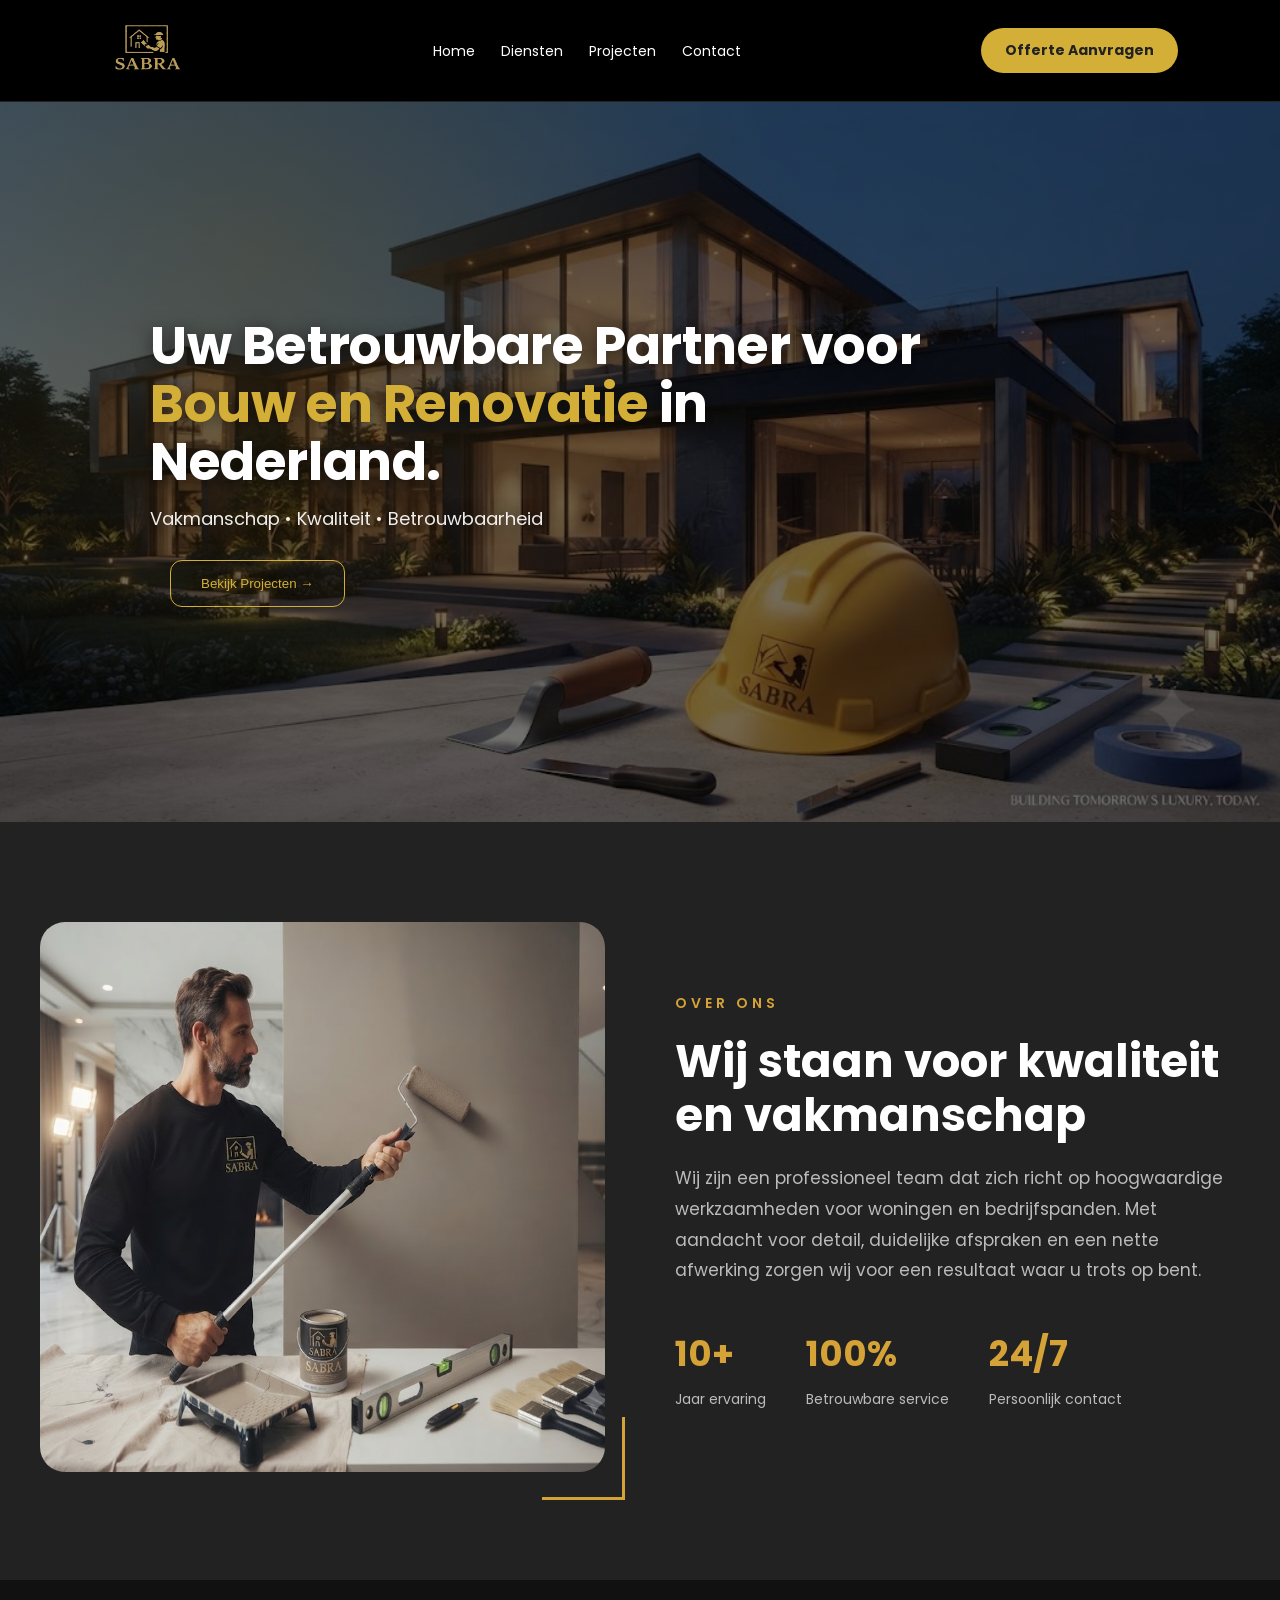
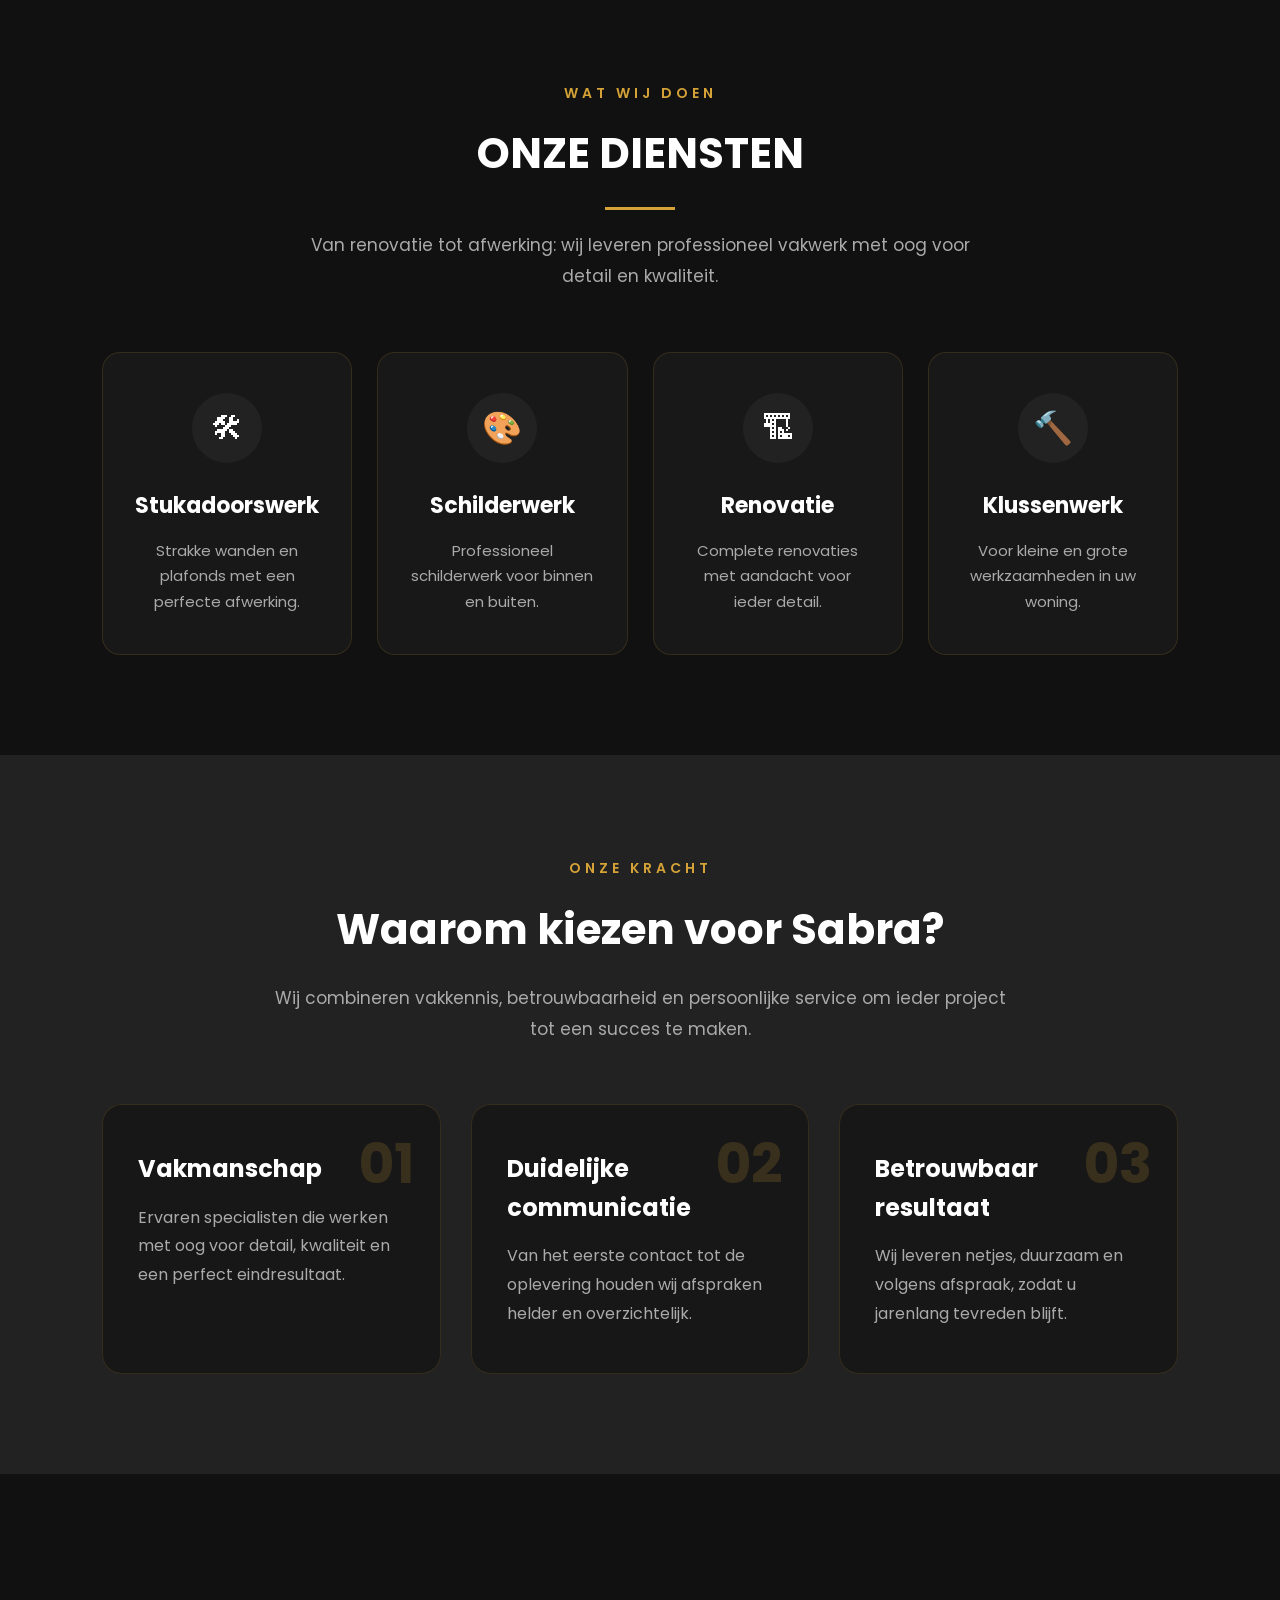
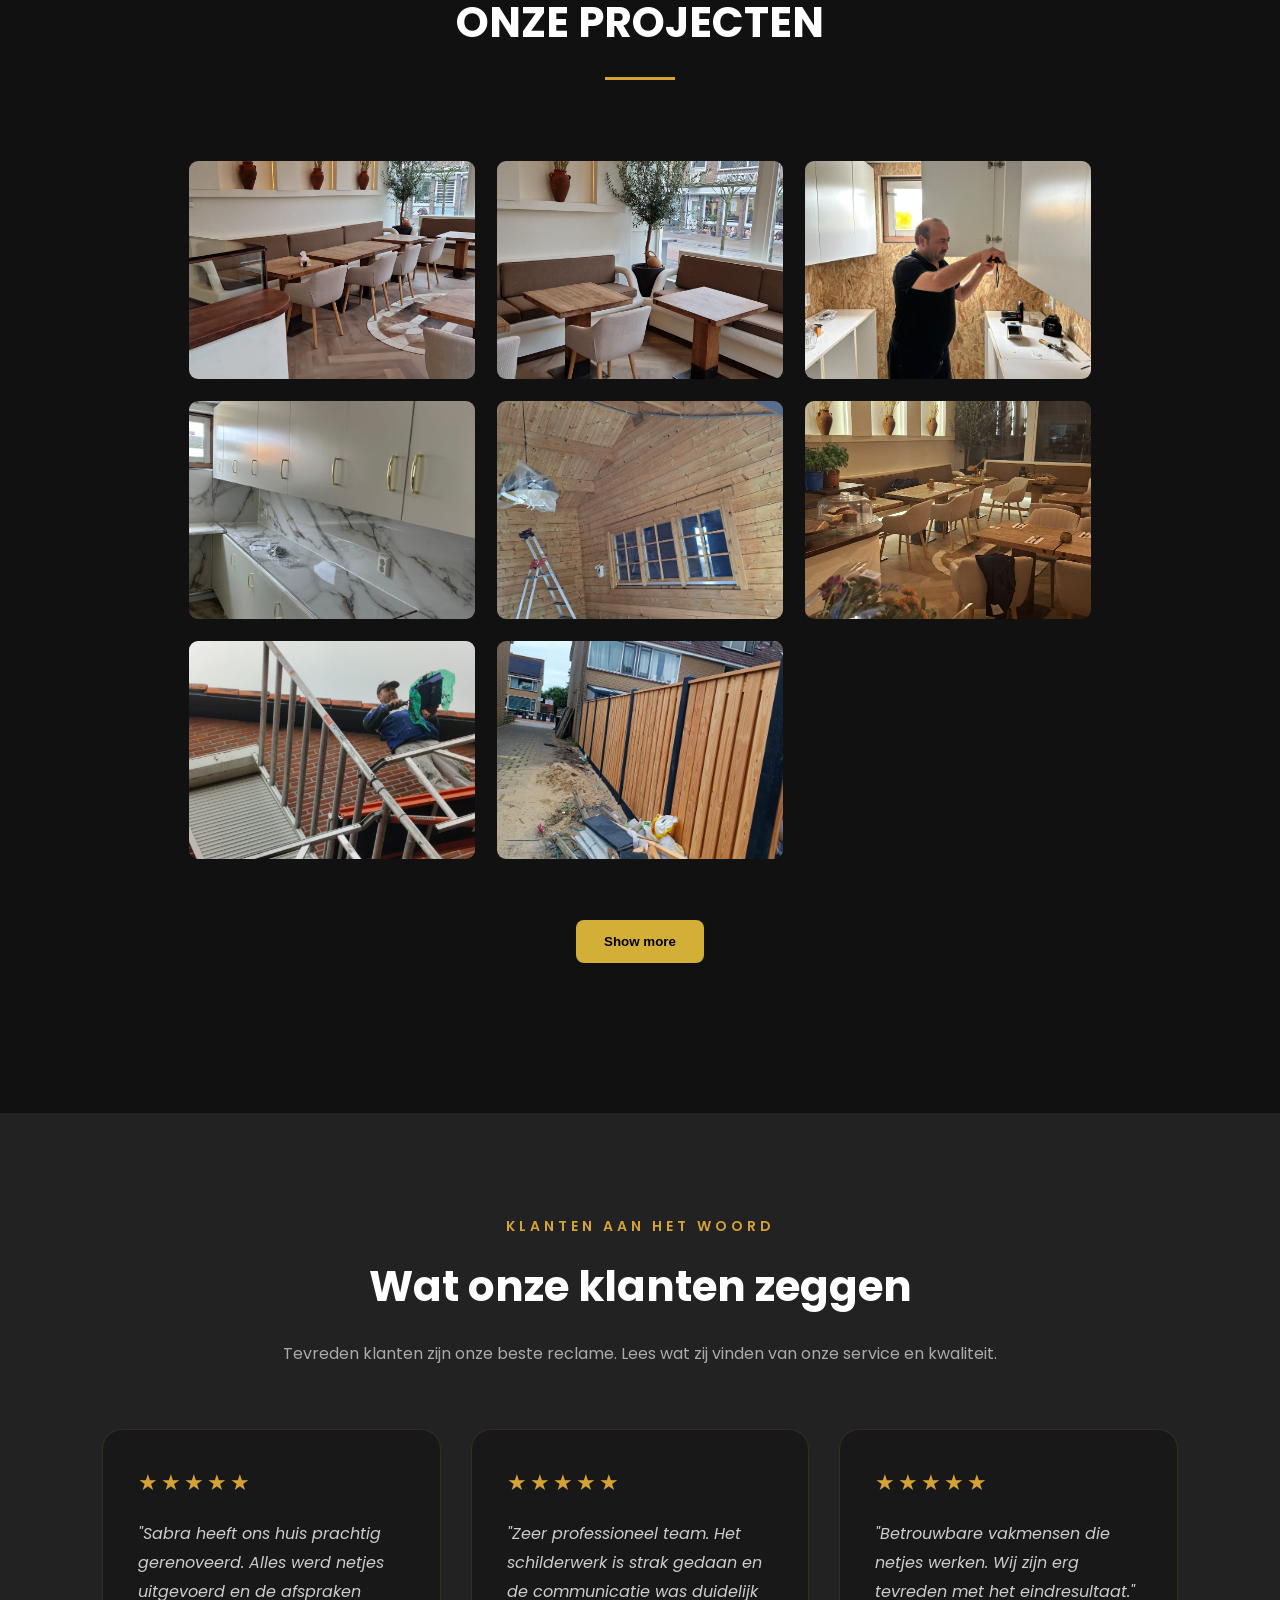
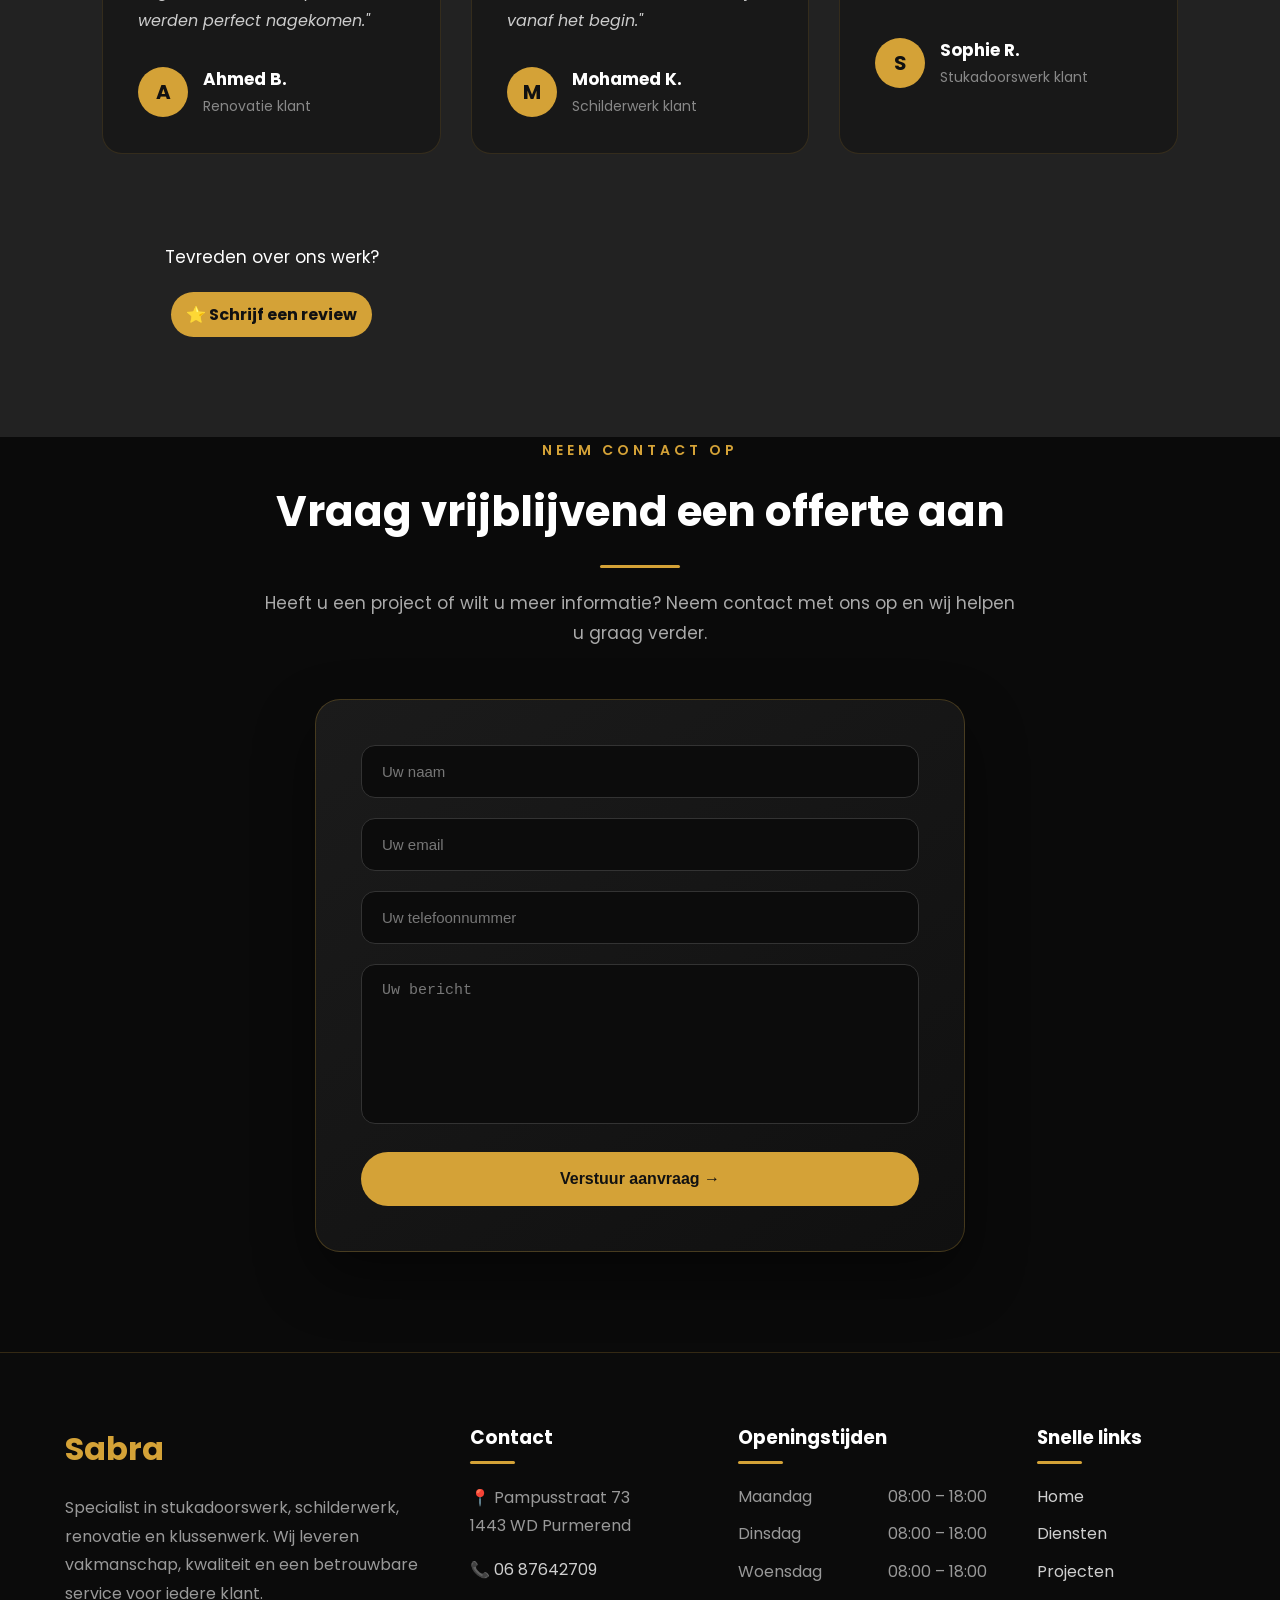
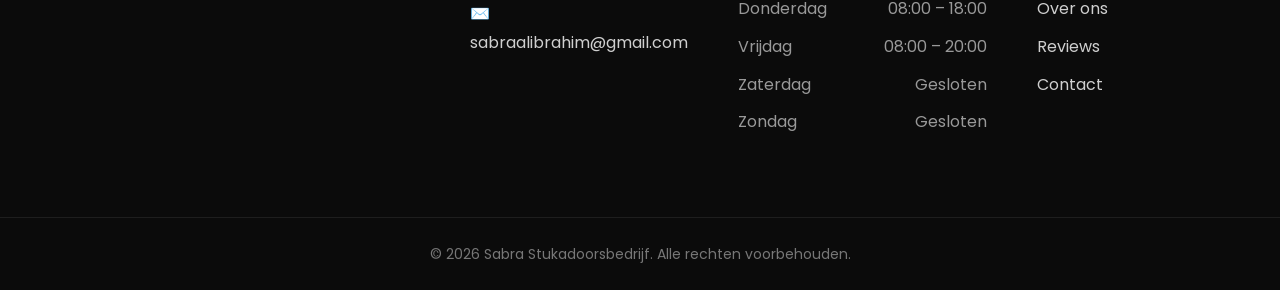
==== Sabra/index.html @ f9b782e3 "Add files via upload" ====
<!DOCTYPE html>
<html lang="nl">

<head>
    <meta charset="UTF-8">
    <meta name="viewport" content="width=device-width, initial-scale=1.0">
    <title>SABRA | Bouw en Renovatie</title>
    <link rel="stylesheet" href="css/style.css">
    <link href="https://fonts.googleapis.com/css2?family=Poppins:wght@300;400;600;700&display=swap" rel="stylesheet">
</head>

<body>
    <!--  navbar -->
    <nav class="navbar">
        <div class="logo"> <img src="media/logoSabra.png" alt="Sabra" width="90px" height="60px"> </div>
        <ul class="nav-menu">
            <li><a href="#home">Home</a></li>
            <li><a href="#diensten">Diensten</a></li>
            <li><a href="#projecten">Projecten</a></li>
            <li><a href="#contact">Contact</a></li>
        </ul>
        <button class="btn-main"><a href ="#contact">Offerte Aanvragen</a></button>
        <!-- <button class="hamburger" id="hamburger" aria-label="Menu">
            <span></span>
            <span></span>
            <span></span>
        </button> -->
    </nav>
    <!-- hero-text -->
    <header id="home" class="hero">
        <div class="hero-content">
            <h1>
                Uw Betrouwbare Partner voor <span>Bouw en Renovatie</span> in Nederland.
            </h1>
            <p>Vakmanschap • Kwaliteit • Betrouwbaarheid</p>
            <div class="hero-buttons">
                <!-- <button class="btn-fill">Vraag Offerte Aan →</button> -->
                <button class="btn-outline"><a href ="#projecten"> Bekijk Projecten →</a></button>
            </div>
        </div>
    </header>


    <section id="overons" class="overons">

        <div class="over-container">

            <div class="over-image">
                <img src="media/employee.jpg" alt="Ons team">
            </div>

            <div class="over-content">

                <span>OVER ONS</span>

                <h2>Wij staan voor kwaliteit en vakmanschap</h2>

                <p>
                    Wij zijn een professioneel team dat zich richt op hoogwaardige
                    werkzaamheden voor woningen en bedrijfspanden.
                    Met aandacht voor detail, duidelijke afspraken en een nette
                    afwerking zorgen wij voor een resultaat waar u trots op bent.
                </p>

                <div class="over-info">

                    <div>
                        <strong>10+</strong>
                        <p>Jaar ervaring</p>
                    </div>

                    <div>
                        <strong>100%</strong>
                        <p>Betrouwbare service</p>
                    </div>

                    <div>
                        <strong>24/7</strong>
                        <p>Persoonlijk contact</p>
                    </div>

                </div>

            </div>

        </div>

    </section>

    <section id="diensten" class="services">

        <div class="services-header">
            <span>WAT WIJ DOEN</span>
            <h2>Onze diensten</h2>
            <p>
                Van renovatie tot afwerking: wij leveren professioneel vakwerk
                met oog voor detail en kwaliteit.
            </p>
        </div>


        <div class="grid">

            <div class="card">
                <div class="service-icon">🛠</div>
                <h3>Stukadoorswerk</h3>
                <p>
                    Strakke wanden en plafonds met een perfecte afwerking.
                </p>
            </div>


            <div class="card">
                <div class="service-icon">🎨</div>
                <h3>Schilderwerk</h3>
                <p>
                    Professioneel schilderwerk voor binnen en buiten.
                </p>
            </div>


            <div class="card">
                <div class="service-icon">🏗</div>
                <h3>Renovatie</h3>
                <p>
                    Complete renovaties met aandacht voor ieder detail.
                </p>
            </div>


            <div class="card">
                <div class="service-icon">🔨</div>
                <h3>Klussenwerk</h3>
                <p>
                    Voor kleine en grote werkzaamheden in uw woning.
                </p>
            </div>

        </div>

    </section>
    <!-- wHY Sabra -->
    <section id="waarom" class="waarom">

        <div class="waarom-header">
            <span>ONZE KRACHT</span>
            <h2>Waarom kiezen voor Sabra?</h2>
            <p>
                Wij combineren vakkennis, betrouwbaarheid en persoonlijke service
                om ieder project tot een succes te maken.
            </p>
        </div>


        <div class="waarom-grid">

            <div class="waarom-card">
                <div class="waarom-number">01</div>
                <h3>Vakmanschap</h3>
                <p>
                    Ervaren specialisten die werken met oog voor detail,
                    kwaliteit en een perfect eindresultaat.
                </p>
            </div>


            <div class="waarom-card">
                <div class="waarom-number">02</div>
                <h3>Duidelijke communicatie</h3>
                <p>
                    Van het eerste contact tot de oplevering houden wij
                    afspraken helder en overzichtelijk.
                </p>
            </div>


            <div class="waarom-card">
                <div class="waarom-number">03</div>
                <h3>Betrouwbaar resultaat</h3>
                <p>
                    Wij leveren netjes, duurzaam en volgens afspraak,
                    zodat u jarenlang tevreden blijft.
                </p>
            </div>


        </div>

    </section>

    <!-- Project -->
    <section id="projecten" class="services">
        <h2>ONZE Projecten</h2>



        <div class="gallery" id="gallery">
        </div>

        <div class="gallery-actions">
            <button id="showMoreBtn" class="btn-show-more" type="button">Show more</button>
        </div>
    </section>

    <!-- Reviews -->
    <section id="reviews" class="reviews">

        <div class="reviews-header">
            <span>KLANTEN AAN HET WOORD</span>
            <h2>Wat onze klanten zeggen</h2>
            <p>
                Tevreden klanten zijn onze beste reclame. Lees wat zij vinden
                van onze service en kwaliteit.
            </p>
        </div>


        <div class="reviews-grid">

            <div class="review-card">

                <div class="stars">
                    ★★★★★
                </div>

                <p>
                    "Sabra heeft ons huis prachtig gerenoveerd.
                    Alles werd netjes uitgevoerd en de afspraken werden perfect nagekomen."
                </p>

                <div class="review-user">
                    <div class="avatar">A</div>
                    <div>
                        <h3>Ahmed B.</h3>
                        <span>Renovatie klant</span>
                    </div>
                </div>

            </div>


            <div class="review-card">

                <div class="stars">
                    ★★★★★
                </div>

                <p>
                    "Zeer professioneel team. Het schilderwerk is strak gedaan
                    en de communicatie was duidelijk vanaf het begin."
                </p>

                <div class="review-user">
                    <div class="avatar">M</div>
                    <div>
                        <h3>Mohamed K.</h3>
                        <span>Schilderwerk klant</span>
                    </div>
                </div>

            </div>


            <div class="review-card">

                <div class="stars">
                    ★★★★★
                </div>

                <p>
                    "Betrouwbare vakmensen die netjes werken.
                    Wij zijn erg tevreden met het eindresultaat."
                </p>

                <div class="review-user">
                    <div class="avatar">S</div>
                    <div>
                        <h3>Sophie R.</h3>
                        <span>Stukadoorswerk klant</span>
                    </div>
                </div>

            </div>

            <div class="review-button">
                <p>Tevreden over ons werk?</p>

                <a href="https://www.google.com/search?sca_esv=5171afe6e00816b8&rlz=1C1HKFL_nlNL1199NL1200&hl=nl-NL&sxsrf=APpeQntoMBYK1wIv2j_bNMOsNCnjaxLy4g:1784479257596&si=APenkKm7iecQ4G6P-TsbSMFKIQtv3EFIqRAFw-i8uEbk55Z-_wj98pzjTRHRmaYd_mSb3nWojJZDHp2sBodUD1Yf2_qecn1DckBgJWHtpdjNLMGZZyEllOfOukR06NehRIceThPjhHmt7NQI_Qx3m6LVrSWyJdH5ug%3D%3D&q=Sabra+stukadoorsbedrijf+Reviews&sa=X&ved=2ahUKEwi18Yeil9-VAxU4ywIHHcFiBXAQ0bkNegQIIhAF&biw=1920&bih=912&dpr=1"
                    target="_blank" class="google-review-btn">

                    ⭐ Schrijf een review

                </a>
            </div>


        </div>

    </section>

    <!-- Contact form -->
<section id="contact" class="contact">

    <div class="contact-header">

        <span>NEEM CONTACT OP</span>

        <h2>Vraag vrijblijvend een offerte aan</h2>

        <p>
            Heeft u een project of wilt u meer informatie?
            Neem contact met ons op en wij helpen u graag verder.
        </p>

    </div>


    <form id="contactForm" class="contact-form">

        <input 
        type="text" 
        id="naam"
        maxlength="50"
        required
        placeholder="Uw naam">


        <input 
        type="email"
        id="email"
        maxlength="100"
        required
        placeholder="Uw email">


        <input 
        type="tel"
        id="telefoon"
        maxlength="20"
        placeholder="Uw telefoonnummer">


        <textarea 
        id="bericht"
        maxlength="1000"
        required
        placeholder="Uw bericht"></textarea>


        <input 
        type="text"
        id="website"
        style="display:none">


        <button type="submit">
            Verstuur aanvraag →
        </button>

    </form>


    <!-- footer -->
     <footer class="footer">

    <div class="footer-container">
        <div class="footer-logo">

            <h2>Sabra</h2>

            <p>
                Specialist in stukadoorswerk, schilderwerk, renovatie en
                klussenwerk. Wij leveren vakmanschap, kwaliteit en een
                betrouwbare service voor iedere klant.
            </p>

        </div>
        <div class="footer-column">

            <h3>Contact</h3>

            <p>
                📍 Pampusstraat 73<br>
                1443 WD Purmerend
            </p>

            <p>
                📞 <a href="tel:+31687642709">06 87642709</a>
            </p>

            <p>
                ✉️ <a href="mailto:sabraalibrahim@gmail.com">
                    sabraalibrahim@gmail.com
                </a>
            </p>

        </div>

        <div class="footer-column">

            <h3>Openingstijden</h3>

            <ul>

                <li>Maandag <span>08:00 – 18:00</span></li>
                <li>Dinsdag <span>08:00 – 18:00</span></li>
                <li>Woensdag <span>08:00 – 18:00</span></li>
                <li>Donderdag <span>08:00 – 18:00</span></li>
                <li>Vrijdag <span>08:00 – 20:00</span></li>
                <li>Zaterdag <span>Gesloten</span></li>
                <li>Zondag <span>Gesloten</span></li>

            </ul>

        </div>
        <div class="footer-column">

            <h3>Snelle links</h3>

            <ul>

                <li><a href="#home">Home</a></li>
                <li><a href="#diensten">Diensten</a></li>
                <li><a href="#projecten">Projecten</a></li>
                <li><a href="#overons">Over ons</a></li>
                <li><a href="#reviews">Reviews</a></li>
                <li><a href="#contact">Contact</a></li>

            </ul>

        </div>

    </div>


    <div class="footer-bottom">

        © 2026 Sabra Stukadoorsbedrijf. Alle rechten voorbehouden.

    </div>

</footer>

</section>
    <script src="js/script.js"></script>
</body>

</html>
---- Sabra/css/style.css ----
* {
    margin: 0;
    padding: 0;
    box-sizing: border-box;
}

/* body */
body {
    font-family: 'Poppins', sans-serif;
    background-color: #0a0a0a;
    color: #ffffff;
    line-height: 1.6;
}

/* Navbar */
.navbar {
    display: flex;
    justify-content: space-between;
    align-items: center;
    padding: 18px 8%;
    background: #000;
    border-bottom: 1px solid #222;
    position: sticky;
    top: 0;
    z-index: 999;
}

/* Logo */
.logo {
    font-size: 28px;
    font-weight: 700;
    color: #d4af37;
    line-height: 1;
}

.nav-menu {
    display: flex;
    list-style: none;
    gap: 26px;
    align-items: center;
}

.nav-menu a {
    color: white;
    text-decoration: none;
    font-size: 14px;
    padding: 10px 0;
}

.nav-menu a:hover {
    color: #d4af37;
}

/* Navbar button: Offerte Aanvragen */
.btn-main {
    background: #d4af37;
    color: #000;
    border: none;
    padding: 12px 24px;
    border-radius: 50px;
    font-weight: 700;
    font-size: 14px;
    cursor: pointer;
    transition: all 0.3s ease;
    font-family: 'Poppins', sans-serif;
    white-space: nowrap;
}


.btn-main:hover {
    background: #e5b84b;
    transform: translateY(-2px);
    box-shadow: 0 8px 25px rgba(212, 162, 55, 0.35);
}

.btn-main:active {
    transform: translateY(0);
}

.btn-main a {
    text-decoration: none;
    color: #222;

}

/* Hero Sectie */
.hero {
    min-height: 80vh;
    display: flex;
    align-items: center;
    padding: 0 8%;
    /* hero background image */
    background-image:
        linear-gradient(rgba(0, 0, 0, 0.55), rgba(0, 0, 0, 0.55)),
        radial-gradient(circle at 20% 20%, rgba(212, 162, 55, 0.35), rgba(0, 0, 0, 0) 45%),
        url('../media/bannnerSabra.jpg');
    background-size: cover;
    background-position: center;
    background-repeat: no-repeat;
}


.hero-content {
    width: 100%;
    max-width: 980px;
    margin: 0 auto;
    text-align: left;
    padding: 26px 0;
}

.hero-content * {
    text-shadow: 0 2px 18px rgba(0, 0, 0, 0.55);
}

.hero h1 {
    font-size: 52px;
    font-weight: 700;
    max-width: 820px;
    line-height: 1.12;
    letter-spacing: -0.4px;
}

.hero p {
    margin-top: 14px;
    font-size: 18px;
    color: rgba(255, 255, 255, 0.92);
}

.hero span {
    color: #d4af37;
}

.hero-buttons {
    margin-top: 26px;
    display: flex;
    gap: 16px;
    flex-wrap: wrap;
    align-items: center;
}

/* .btn-fill, */
.btn-outline {
    border-radius: 12px;
    transition: transform 0.15s ease, box-shadow 0.15s ease, background 0.15s ease, color 0.15s ease, border-color 0.15s ease;
}

/* .btn-fill:hover {
    transform: translateY(-2px);
    box-shadow: 0 14px 30px rgba(212, 162, 55, 0.22);
} */

.btn-outline:hover {
    transform: translateY(-2px);
    box-shadow: 0 14px 30px rgba(212, 162, 55, 0.14);
    border-color: #d4af37;
}



/* .btn-fill {
    background: #d4af37;
    color: black;
    border: none;
    padding: 15px 30px;
    cursor: pointer;
    font-weight: bold;
} */

.btn-outline {
    border: 1px solid #d4af37;
    /* color: #d4af37; */
    background: transparent;
    padding: 15px 30px;
    cursor: pointer;
    margin-left: 20px;
}
.btn-outline a
{
    color: #d4af37;
    text-decoration: none;

}

/* Services */

.services {
    padding: 100px 8%;
    background: #111;
    text-align: center;
}


.services-header {
    max-width: 700px;
    margin: auto;
}


.services-header span {
    color: #d4a237;
    letter-spacing: 4px;
    font-size: 14px;
    font-weight: 600;
}


.services h2 {
    color: white;
    font-size: 42px;
    margin: 15px 0 20px;
    text-transform: uppercase;
}


.services h2::after {
    content: "";
    display: block;
    width: 70px;
    height: 3px;
    background: #d4a237;
    margin: 20px auto;
}


.services-header p {
    color: #aaa;
    font-size: 17px;
    line-height: 1.8;
}



.grid {
    max-width: 1200px;
    margin: 60px auto 0;
    display: grid;
    grid-template-columns: repeat(4, 1fr);
    gap: 25px;
}



.card {
    background: #181818;
    padding: 40px 30px;
    border-radius: 18px;
    border: 1px solid rgba(212, 162, 55, .15);
    transition: .4s;
    position: relative;
    overflow: hidden;
}


.card::before {
    content: "";
    position: absolute;
    top: 0;
    left: 0;
    width: 100%;
    height: 3px;
    background: #d4a237;
    transform: scaleX(0);
    transition: .4s;
}


.card:hover::before {
    transform: scaleX(1);
}


.card:hover {
    transform: translateY(-10px);
    border-color: #d4a237;
    box-shadow: 0 20px 40px rgba(0, 0, 0, .5);
}



.service-icon {
    width: 70px;
    height: 70px;
    margin: 0 auto 25px;
    background: #222;
    border-radius: 50%;
    display: flex;
    align-items: center;
    justify-content: center;
    font-size: 32px;
}



.card h3 {
    color: white;
    font-size: 22px;
    margin-bottom: 15px;
}


.card p {
    color: #aaa;
    line-height: 1.7;
    font-size: 15px;
}

/* Gallery */
.gallery {
    width: 100%;
    padding: 60px 8%;
    display: grid;
    grid-template-columns: repeat(auto-fit, minmax(220px, 1fr));
    gap: 20px;
    justify-items: stretch;
}


/* About us */
.overons {
    padding: 100px 20px;
    background: #222;
}


.over-container {
    max-width: 1200px;
    margin: auto;
    display: grid;
    grid-template-columns: 1fr 1fr;
    gap: 70px;
    align-items: center;
}


.over-image {
    position: relative;
}


.over-image img {
    width: 100%;
    height: 550px;
    object-fit: cover;
    border-radius: 25px;
}


/* gouden lijn naast foto */

.over-image::after {
    content: "";
    position: absolute;
    width: 80px;
    height: 80px;
    border-right: 3px solid #d4a237;
    border-bottom: 3px solid #d4a237;
    right: -20px;
    bottom: -20px;
}


.over-content span {
    color: #d4a237;
    letter-spacing: 4px;
    font-size: 14px;
    font-weight: 600;
}


.over-content h2 {
    color: white;
    font-size: 45px;
    line-height: 1.2;
    margin: 20px 0;
}


.over-content p {
    color: #bbb;
    font-size: 17px;
    line-height: 1.8;
}


.over-info {
    display: flex;
    gap: 40px;
    margin-top: 40px;
}


.over-info strong {
    color: #d4a237;
    font-size: 35px;
}


.over-info p {
    margin-top: 5px;
    font-size: 14px;
}

/* Why Sabra */

.waarom {
    padding: 100px 8%;
    background: #222;
}


.waarom-header {
    max-width: 750px;
    margin: auto;
    text-align: center;
}


.waarom-header span {
    color: #d4a237;
    font-size: 14px;
    letter-spacing: 4px;
    font-weight: 600;
}


.waarom h2 {
    color: white;
    font-size: 42px;
    margin: 15px 0 20px;
}


.waarom-header p {
    color: #aaa;
    font-size: 17px;
    line-height: 1.8;
}



.waarom-grid {
    max-width: 1100px;
    margin: 60px auto 0;
    display: grid;
    grid-template-columns: repeat(3, 1fr);
    gap: 30px;
}



.waarom-card {
    position: relative;
    background: #171717;
    padding: 45px 35px;
    border-radius: 20px;
    border: 1px solid rgba(212, 162, 55, .15);
    overflow: hidden;
    transition: .4s;
}


.waarom-card:hover {
    transform: translateY(-10px);
    border-color: #d4a237;
    box-shadow: 0 20px 45px rgba(0, 0, 0, .5);
}



.waarom-number {
    font-size: 55px;
    font-weight: 700;
    color: rgba(212, 162, 55, .18);
    position: absolute;
    top: 15px;
    right: 25px;
}



.waarom-card h3 {
    color: white;
    font-size: 24px;
    margin-bottom: 15px;
    position: relative;
}


.waarom-card p {
    color: #aaa;
    line-height: 1.8;
    position: relative;
}


/* Gallery */

.gallery img {
    width: 100%;
    height: 220px;
    object-fit: cover;
    display: block;
    border-radius: 10px;
}

/* Show more button */
.gallery-actions {
    width: 100%;
    display: flex;
    justify-content: center;
    padding-bottom: 50px;
}

.btn-show-more {
    background: #d4af37;
    color: #000;
    border: none;
    padding: 14px 28px;
    font-weight: 700;
    cursor: pointer;
    border-radius: 8px;
}

.btn-show-more:disabled {
    opacity: 0.6;
    cursor: not-allowed;
}

.gallery-item {
    margin: 0;
    border: 0;
    width: auto;
}

.gallery-item img {
    width: 100%;
    height: 220px;
    object-fit: cover;
    border: 1px solid #111;
    border-radius: 10px;
    transition: border-color 0.2s ease;
}

.gallery-item img:hover {
    border-color: #d4af37;
}

/* Review */

.reviews {
    padding: 100px 8%;
    background: #222;
}


.reviews-header {
    text-align: center;
    max-width: 750px;
    margin: auto;
}


.reviews-header span {
    color: #d4a237;
    letter-spacing: 4px;
    font-size: 14px;
    font-weight: 600;
}


.reviews h2 {
    color: white;
    font-size: 42px;
    margin: 15px 0 20px;
}


.reviews-header p {
    color: #aaa;
    line-height: 1.8;
}



.reviews-grid {
    max-width: 1200px;
    margin: 60px auto 0;
    display: grid;
    grid-template-columns: repeat(3, 1fr);
    gap: 30px;
}



.review-card {
    background: #181818;
    padding: 35px;
    border-radius: 20px;
    border: 1px solid rgba(212, 162, 55, .15);
    transition: .3s;
}


.review-card:hover {
    transform: translateY(-8px);
    border-color: #d4a237;
}



.stars {
    color: #d4a237;
    font-size: 22px;
    letter-spacing: 3px;
    margin-bottom: 20px;
}



.review-card p {
    color: #ccc;
    line-height: 1.8;
    font-size: 16px;
    font-style: italic;
}



.review-user {
    display: flex;
    align-items: center;
    gap: 15px;
    margin-top: 30px;
}



.avatar {
    width: 50px;
    height: 50px;
    border-radius: 50%;
    background: #d4a237;
    color: #111;
    display: flex;
    align-items: center;
    justify-content: center;
    font-weight: 700;
    font-size: 20px;
}



.review-user h3 {
    color: white;
    font-size: 17px;
    margin: 0;
}


.review-user span {
    color: #888;
    font-size: 14px;
}


.review-button {
    text-align: center;
    margin-top: 60px;
}


.review-button p {
    color: white;
    font-size: 17px;
    margin-bottom: 20px;
}


.google-review-btn {
    display: inline-flex;
    align-items: center;
    gap: 5px;
    padding: 10px 15px;
    background: #d4a237;
    color: #111;
    text-decoration: none;
    font-weight: 700;
    border-radius: 50px;
    transition: .3s;
}


.google-review-btn:hover {
    transform: translateY(-4px);
    background: #e5b84b;
    box-shadow: 0 15px 35px rgba(212, 162, 55, .35);
}

/* Contact Form*/

.contact-form {

    max-width: 650px;
    margin: 50px auto 0;

    background: linear-gradient(145deg,
            #1b1b1b,
            #101010);

    padding: 45px;

    border-radius: 25px;

    border: 1px solid rgba(212, 162, 55, .25);

    box-shadow:
        0 25px 60px rgba(0, 0, 0, .45);

}


/* Input */

.contact-form input,
.contact-form textarea {

    width: 100%;

    background: #0c0c0c;

    color: white;

    border: 1px solid #333;

    padding: 17px 20px;

    border-radius: 14px;

    font-size: 15px;

    margin-bottom: 20px;

    outline: none;

    transition: .3s;

    box-sizing: border-box;

}



/* Hover */

.contact-form input:hover,
.contact-form textarea:hover {

    border-color: #555;

}



/* Focus */

.contact-form input:focus,
.contact-form textarea:focus {

    border-color: #d4a237;

    box-shadow:
        0 0 0 4px rgba(212, 162, 55, .12);

}


.contact-form textarea {

    height: 160px;

    resize: none;

}

.contact-form input::placeholder,
.contact-form textarea::placeholder {

    color: #777;

}

.contact-form button {

    width: 100%;

    padding: 18px;

    background: #d4a237;

    color: #111;

    border: none;

    border-radius: 50px;

    font-size: 16px;

    font-weight: 700;

    cursor: pointer;

    transition: .35s;

}

.contact-form button:hover {

    background: #edc05a;

    transform: translateY(-4px);

    box-shadow:
        0 15px 35px rgba(212, 162, 55, .35);

}


.contact-form button:active {

    transform: translateY(0);

}

.contact-header {

    max-width: 750px;

    margin: 0 auto;

    text-align: center;

}


.contact-header span {

    color: #d4a237;

    font-size: 14px;

    font-weight: 600;

    letter-spacing: 4px;

}



.contact-header h2 {

    color: white;

    font-size: 42px;

    margin: 15px 0 20px;

}



.contact-header h2::after {

    content: "";

    display: block;

    width: 80px;

    height: 3px;

    background: #d4a237;

    margin: 20px auto;

    border-radius: 5px;

}



.contact-header p {

    color: #aaa;

    font-size: 17px;

    line-height: 1.8;

    margin-bottom: 50px;

}

/* footer */

.footer {
    background: #0b0b0b;
    border-top: 1px solid rgba(212, 162, 55, .2);
    margin-top: 100px;
}

.footer-container {
    max-width: 1200px;
    margin: auto;
    padding: 70px 25px;
    display: grid;
    grid-template-columns: 2fr 1fr 1.4fr 1fr;
    gap: 50px;
}

.footer-logo h2 {
    color: #d4a237;
    font-size: 32px;
    margin-bottom: 20px;
}

.footer-logo p {
    color: #999;
    line-height: 1.8;
}

.footer-column h3 {
    color: #fff;
    margin-bottom: 20px;
    position: relative;
}

.footer-column h3::after {
    content: "";
    display: block;
    width: 45px;
    height: 3px;
    background: #d4a237;
    margin-top: 8px;
    border-radius: 10px;
}

.footer-column p {
    color: #999;
    margin-bottom: 15px;
    line-height: 1.8;
}

.footer-column ul {
    list-style: none;
    padding: 0;
    margin: 0;
}

.footer-column ul li {
    color: #999;
    margin-bottom: 12px;
    display: flex;
    justify-content: space-between;
    gap: 15px;
}

.footer-column a {
    color: #cfcfcf;
    text-decoration: none;
    transition: .3s;
}

.footer-column a:hover {
    color: #d4a237;
}

.footer-bottom {
    text-align: center;
    padding: 25px;
    border-top: 1px solid rgba(255, 255, 255, .08);
    color: #777;
    font-size: 14px;
}


/* RESPONSIVE — TABLET */
@media (max-width: 1024px) {
    .navbar {
        padding: 18px 5%;
        flex-wrap: wrap;
    }

    .hero {
        padding: 0 5%;
    }

    .hero h1 {
        font-size: 40px;
        max-width: 100%;
    }

    .grid {
        grid-template-columns: repeat(2, 1fr);
        gap: 20px;
    }

    .waarom-grid {
        grid-template-columns: repeat(2, 1fr);
        gap: 25px;
    }

    .reviews-grid {
        grid-template-columns: repeat(2, 1fr);
        gap: 25px;
    }

    .over-container {
        gap: 40px;
    }

    .over-image img {
        height: 450px;
    }

    .over-content h2 {
        font-size: 36px;
    }

    .footer-container {
        grid-template-columns: 1fr 1fr;
        gap: 40px;
    }

    .contact-form {
        padding: 35px;
    }
}

/*RESPONSIVE — MOBILE*/
@media (max-width: 768px) {
    .navbar {
        padding: 14px 4%;
        flex-wrap: wrap;
        justify-content: space-between;
    }

    .nav-menu {
        display: none;
        flex-direction: column;
        width: 100%;
        background: #000;
        padding: 20px 0;
        gap: 0;
        border-top: 1px solid #222;
        margin-top: 14px;
    }

    .nav-menu.active {
        display: flex;
    }

    .nav-menu li {
        width: 100%;
        text-align: center;
    }

    .nav-menu a {
        display: block;
        padding: 14px 0;
        font-size: 16px;
        border-bottom: 1px solid #1a1a1a;
    }

    .btn-main {
        display: none;
    }

    /* Hamburger */
    /* .hamburger {
        display: flex;
        flex-direction: column;
        gap: 5px;
        cursor: pointer;
        background: none;
        border: none;
        padding: 5px;
    }

    .hamburger span {
        display: block;
        width: 26px;
        height: 2.5px;
        background: #d4af37;
        border-radius: 3px;
        transition: 0.3s;
    } */

    .hero {
        padding: 0 4%;
        min-height: 55vh;
    }

    .hero-content {
        text-align: center;
        padding: 40px 0;
    }

    .hero h1 {
        font-size: 30px;
        max-width: 100%;
        letter-spacing: 0;
    }

    .hero p {
        font-size: 16px;
    }

    .hero-buttons {
        flex-direction: column;
        align-items: stretch;
        gap: 12px;
    }

    /* .btn-fill, */
    .btn-outline {
        width: 100%;
        text-align: center;
        margin: 0;
        padding: 14px 20px;
        font-size: 15px;
    }

    .btn-outline {
        margin-left: 0;
    }

    .services {
        padding: 60px 4%;
    }

    .services h2 {
        font-size: 28px;
    }

    .services h2::after {
        bottom: -10px;
    }

    .services-header p {
        font-size: 15px;
    }

    .grid {
        grid-template-columns: 1fr;
        gap: 20px;
        margin-top: 40px;
    }

    .card {
        padding: 30px 20px;
    }

    .card h3 {
        font-size: 20px;
    }

    .overons {
        padding: 60px 20px;
    }

    .over-container {
        grid-template-columns: 1fr;
        gap: 30px;
    }

    .over-image img {
        height: 300px;
    }

    .over-image::after {
        width: 50px;
        height: 50px;
        right: -10px;
        bottom: -10px;
    }

    .over-content {
        text-align: center;
    }

    .over-content h2 {
        font-size: 28px;
    }

    .over-content p {
        font-size: 15px;
    }

    .over-info {
        flex-wrap: wrap;
        justify-content: center;
        gap: 25px;
    }

    .over-info strong {
        font-size: 28px;
    }

    .waarom {
        padding: 60px 4%;
    }

    .waarom h2 {
        font-size: 28px;
    }

    .waarom-header p {
        font-size: 15px;
    }

    .waarom-grid {
        grid-template-columns: 1fr;
        gap: 20px;
        margin-top: 40px;
    }

    .waarom-card {
        padding: 35px 25px;
    }

    .waarom-card h3 {
        font-size: 20px;
    }

    .gallery {
        padding: 40px 4%;
        grid-template-columns: repeat(2, 1fr);
        gap: 12px;
    }

    .gallery img,
    .gallery-item img {
        height: 160px;
    }

    .reviews {
        padding: 60px 4%;
    }

    .reviews h2 {
        font-size: 28px;
    }

    .reviews-header p {
        font-size: 15px;
    }

    .reviews-grid {
        grid-template-columns: 1fr;
        gap: 20px;
        margin-top: 40px;
    }

    .review-card {
        padding: 25px 20px;
    }

    .review-button {
        margin-top: 40px;
    }

    .google-review-btn {
        padding: 12px 20px;
        font-size: 14px;
    }

    .contact-header h2 {
        font-size: 28px;
    }

    .contact-header p {
        font-size: 15px;
        margin-bottom: 30px;
    }

    .contact-form {
        padding: 25px;
        margin-top: 30px;
        margin-left: 4%;
        margin-right: 4%;
    }

    .contact-form input,
    .contact-form textarea {
        font-size: 14px;
        padding: 14px 16px;
    }

    .contact-form textarea {
        height: 130px;
    }

    .contact-form button {
        padding: 15px;
        font-size: 15px;
    }

    .footer {
        margin-top: 60px;
    }

    .footer-container {
        grid-template-columns: 1fr;
        text-align: center;
        padding: 50px 25px;
        gap: 35px;
    }

    .footer-column ul li {
        justify-content: center;
    }

    .footer-column h3::after {
        margin: 10px auto 0;
    }

    .footer-logo p {
        font-size: 14px;
    }

    .footer-bottom {
        font-size: 13px;
        padding: 20px;
    }
}

/*RESPONSIVE — SMALL PHONE*/
@media (max-width: 480px) {
    .navbar {
        padding: 12px 4%;
    }

    .logo img {
        width: 70px;
        height: auto;
    }

    .hero {
        min-height: 50vh;
    }

    .hero h1 {
        font-size: 24px;
        line-height: 1.2;
    }

    .hero p {
        font-size: 14px;
    }

    .hero-buttons {
        gap: 10px;
    }

    /* .btn-fill, */
    .btn-outline {
        padding: 12px 16px;
        font-size: 14px;
        border-radius: 8px;
    }

    .services {
        padding: 40px 4%;
    }

    .services h2 {
        font-size: 24px;
    }

    .services-header span {
        font-size: 12px;
    }

    .card {
        padding: 25px 18px;
    }

    .card h3 {
        font-size: 18px;
    }

    .card p {
        font-size: 14px;
    }

    .service-icon {
        width: 55px;
        height: 55px;
        font-size: 26px;
        margin-bottom: 18px;
    }

    .overons {
        padding: 40px 15px;
    }

    .over-image img {
        height: 220px;
    }

    .over-content h2 {
        font-size: 24px;
    }

    .over-content span {
        font-size: 12px;
    }

    .over-info {
        gap: 15px;
    }

    .over-info strong {
        font-size: 24px;
    }

    .over-info div {
        flex: 1;
        min-width: 80px;
    }

    .waarom {
        padding: 40px 4%;
    }

    .waarom h2 {
        font-size: 24px;
    }

    .waarom-header span {
        font-size: 12px;
    }

    .waarom-card {
        padding: 28px 20px;
    }

    .waarom-number {
        font-size: 42px;
        top: 10px;
        right: 18px;
    }

    .gallery {
        padding: 30px 4%;
        grid-template-columns: repeat(2, 1fr);
        gap: 10px;
    }

    .gallery img,
    .gallery-item img {
        height: 120px;
    }

    .gallery-actions {
        padding-bottom: 30px;
    }

    .btn-show-more {
        padding: 12px 22px;
        font-size: 14px;
    }

    .reviews {
        padding: 40px 4%;
    }

    .reviews h2 {
        font-size: 24px;
    }

    .reviews-header span {
        font-size: 12px;
    }

    .review-card {
        padding: 20px 16px;
    }

    .stars {
        font-size: 18px;
    }

    .review-card p {
        font-size: 14px;
    }

    .avatar {
        width: 40px;
        height: 40px;
        font-size: 16px;
    }

    .review-user h3 {
        font-size: 15px;
    }

    .contact-header h2 {
        font-size: 24px;
    }

    .contact-header span {
        font-size: 12px;
    }

    .contact-form {
        padding: 20px 16px;
        margin-left: 4%;
        margin-right: 4%;
    }

    .contact-form input,
    .contact-form textarea {
        padding: 12px 14px;
        font-size: 13px;
        margin-bottom: 14px;
    }

    .contact-form button {
        padding: 14px;
        font-size: 14px;
    }

    .footer {
        margin-top: 40px;
    }

    .footer-container {
        padding: 35px 20px;
        gap: 30px;
    }

    .footer-logo h2 {
        font-size: 26px;
    }

    .footer-column h3 {
        font-size: 16px;
    }

    .footer-column p,
    .footer-column ul li {
        font-size: 13px;
    }

    .footer-bottom {
        font-size: 12px;
        padding: 15px;
    }
}
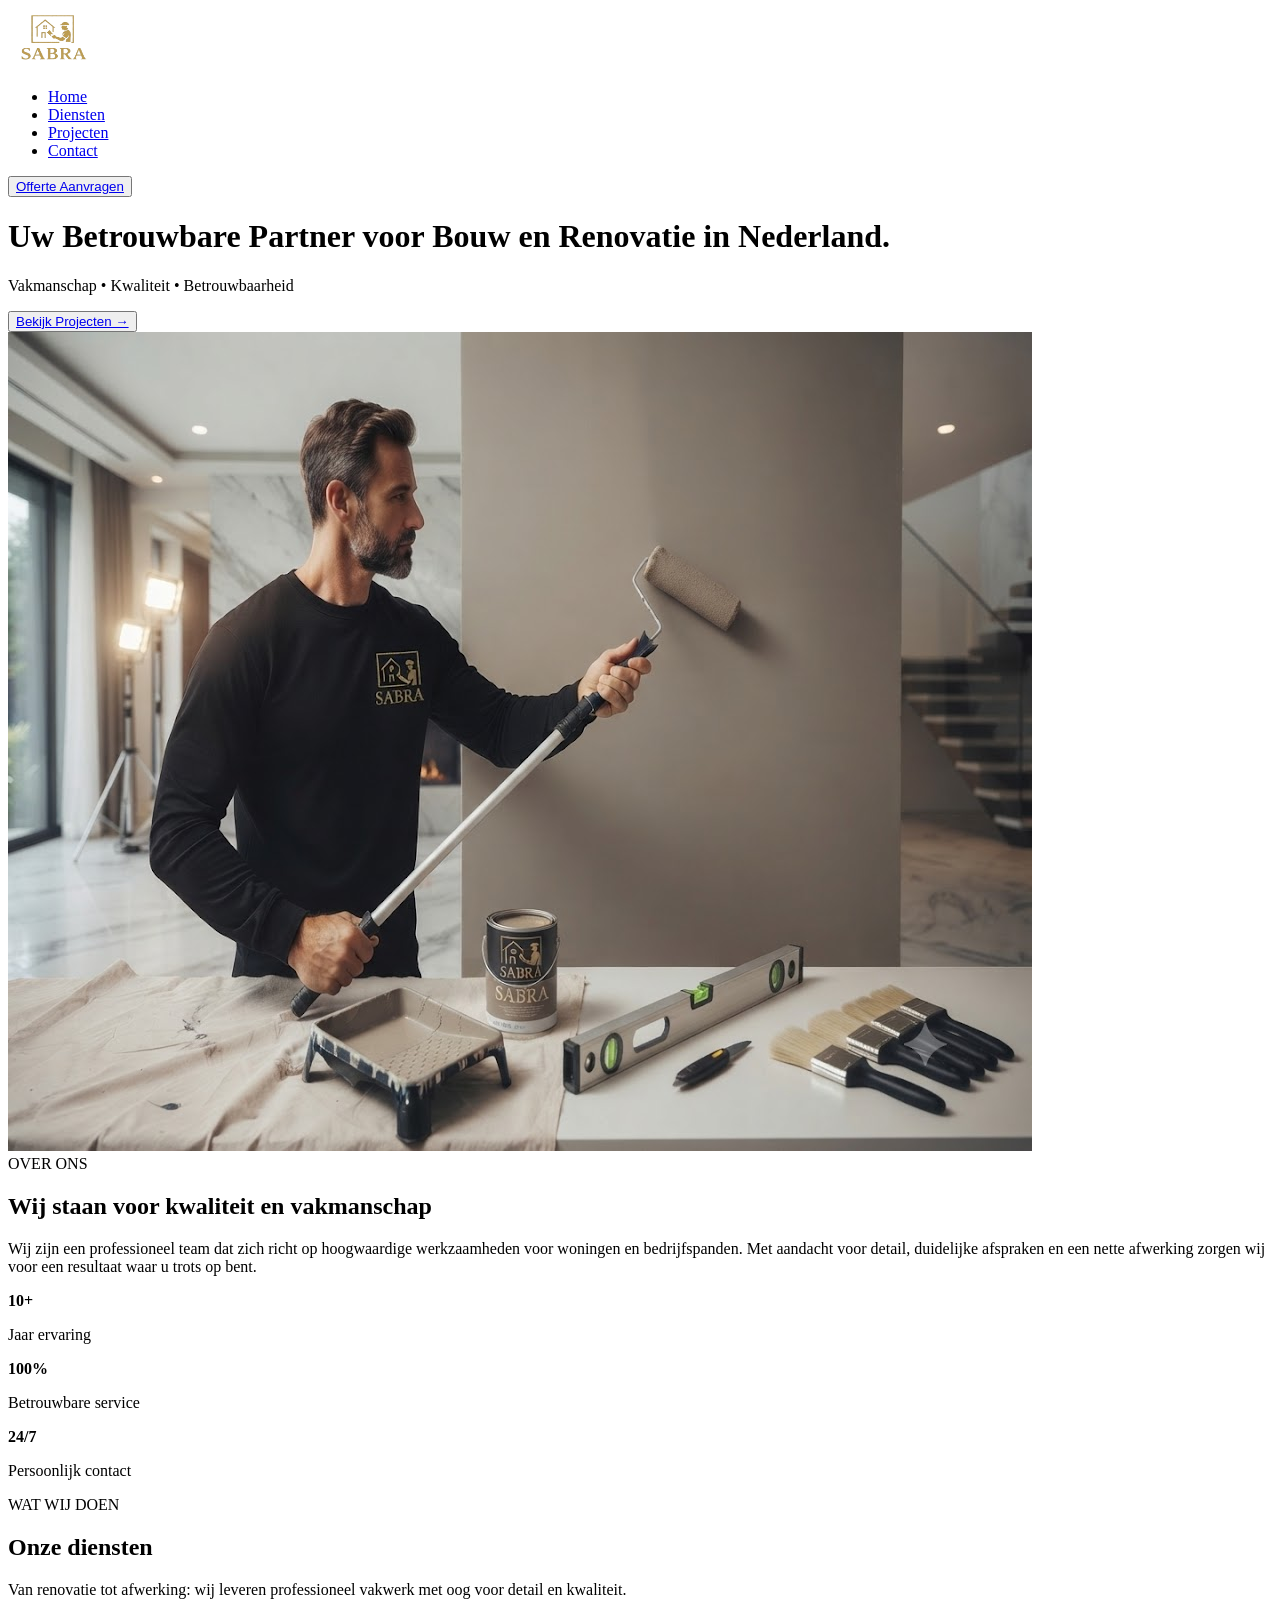
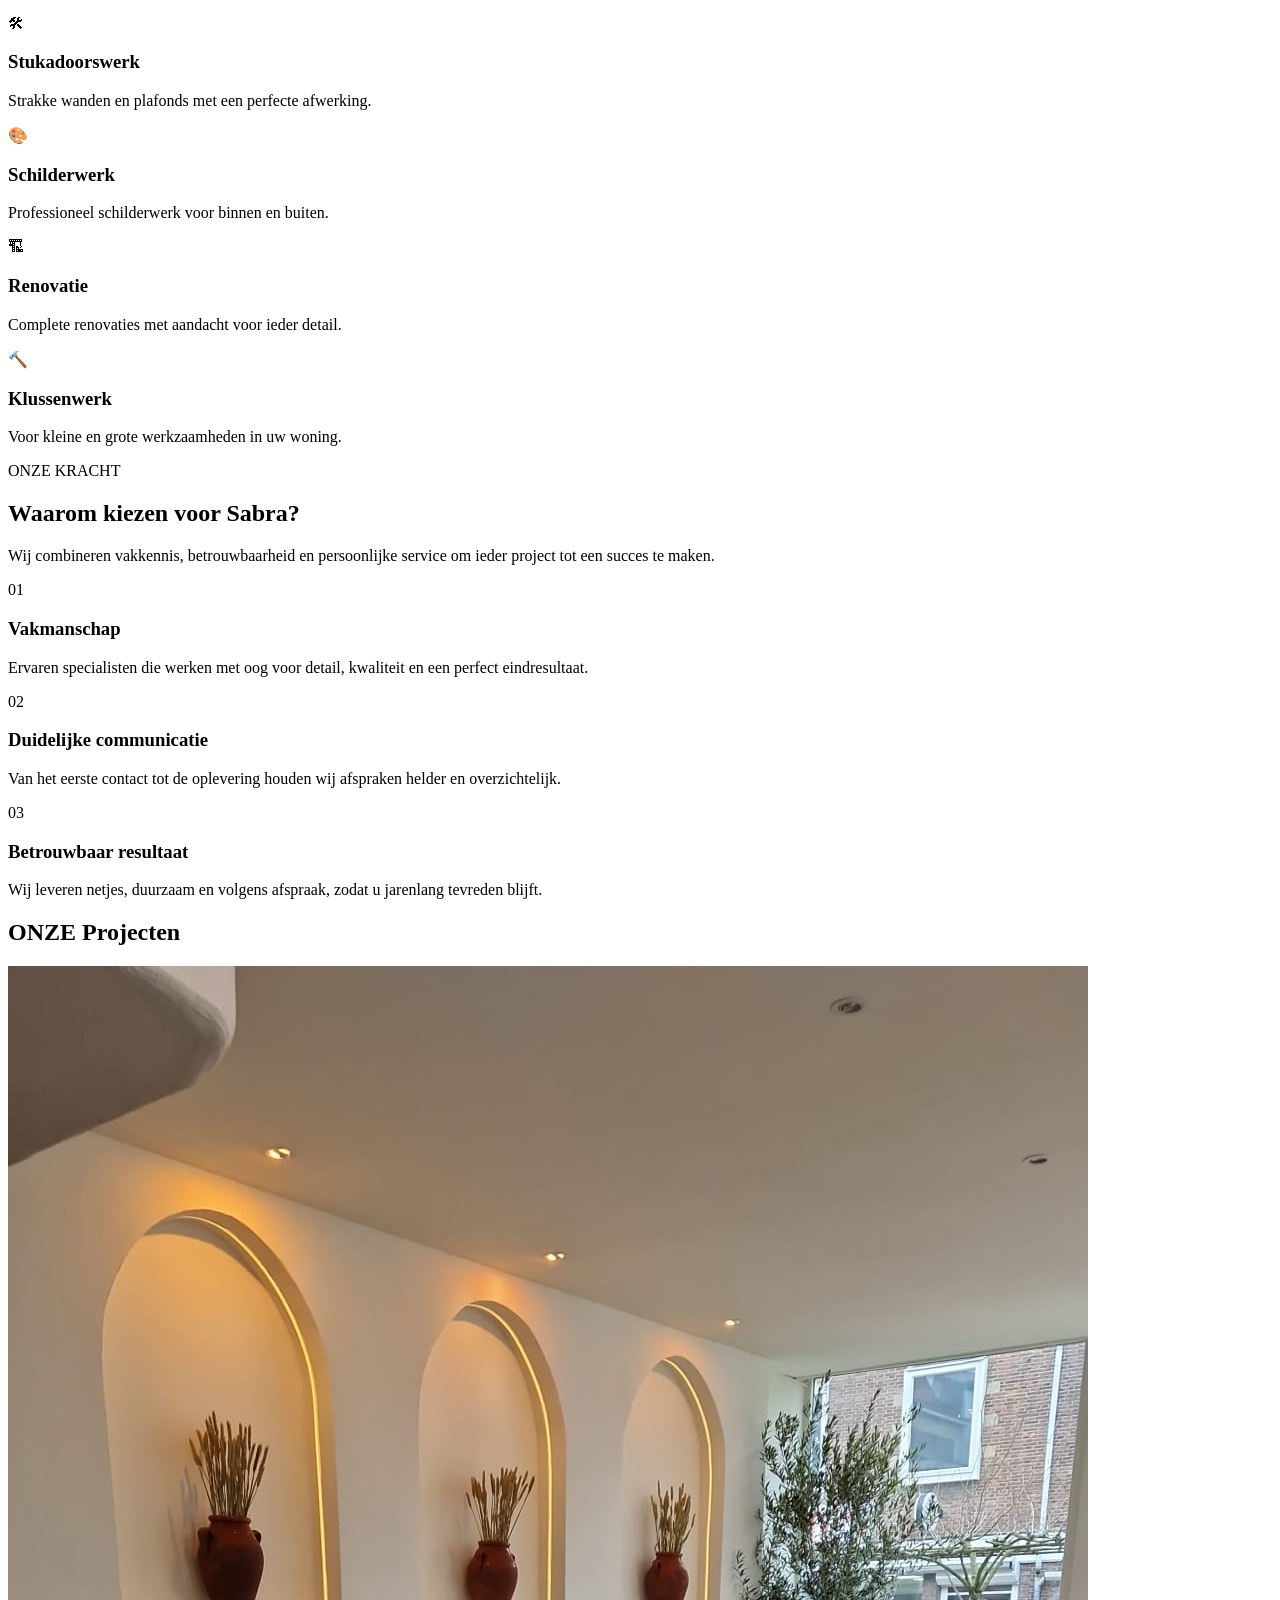
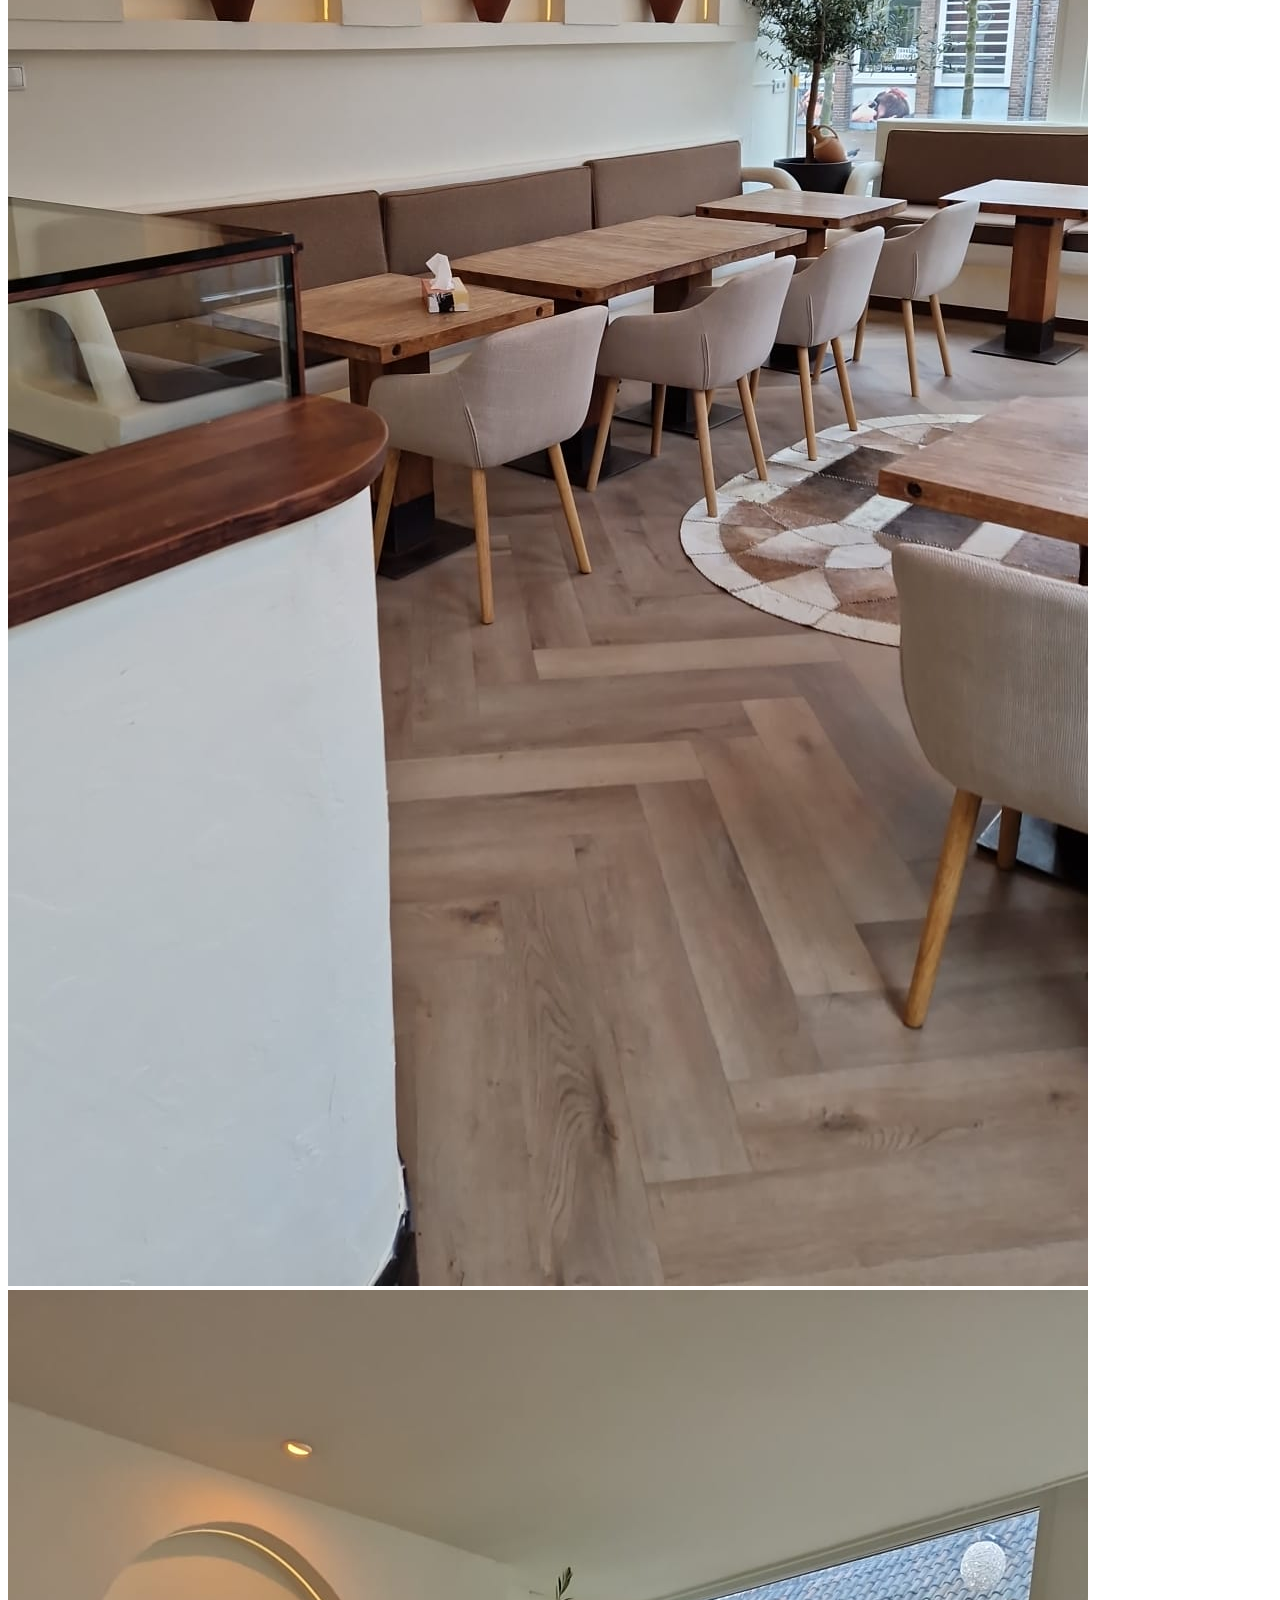
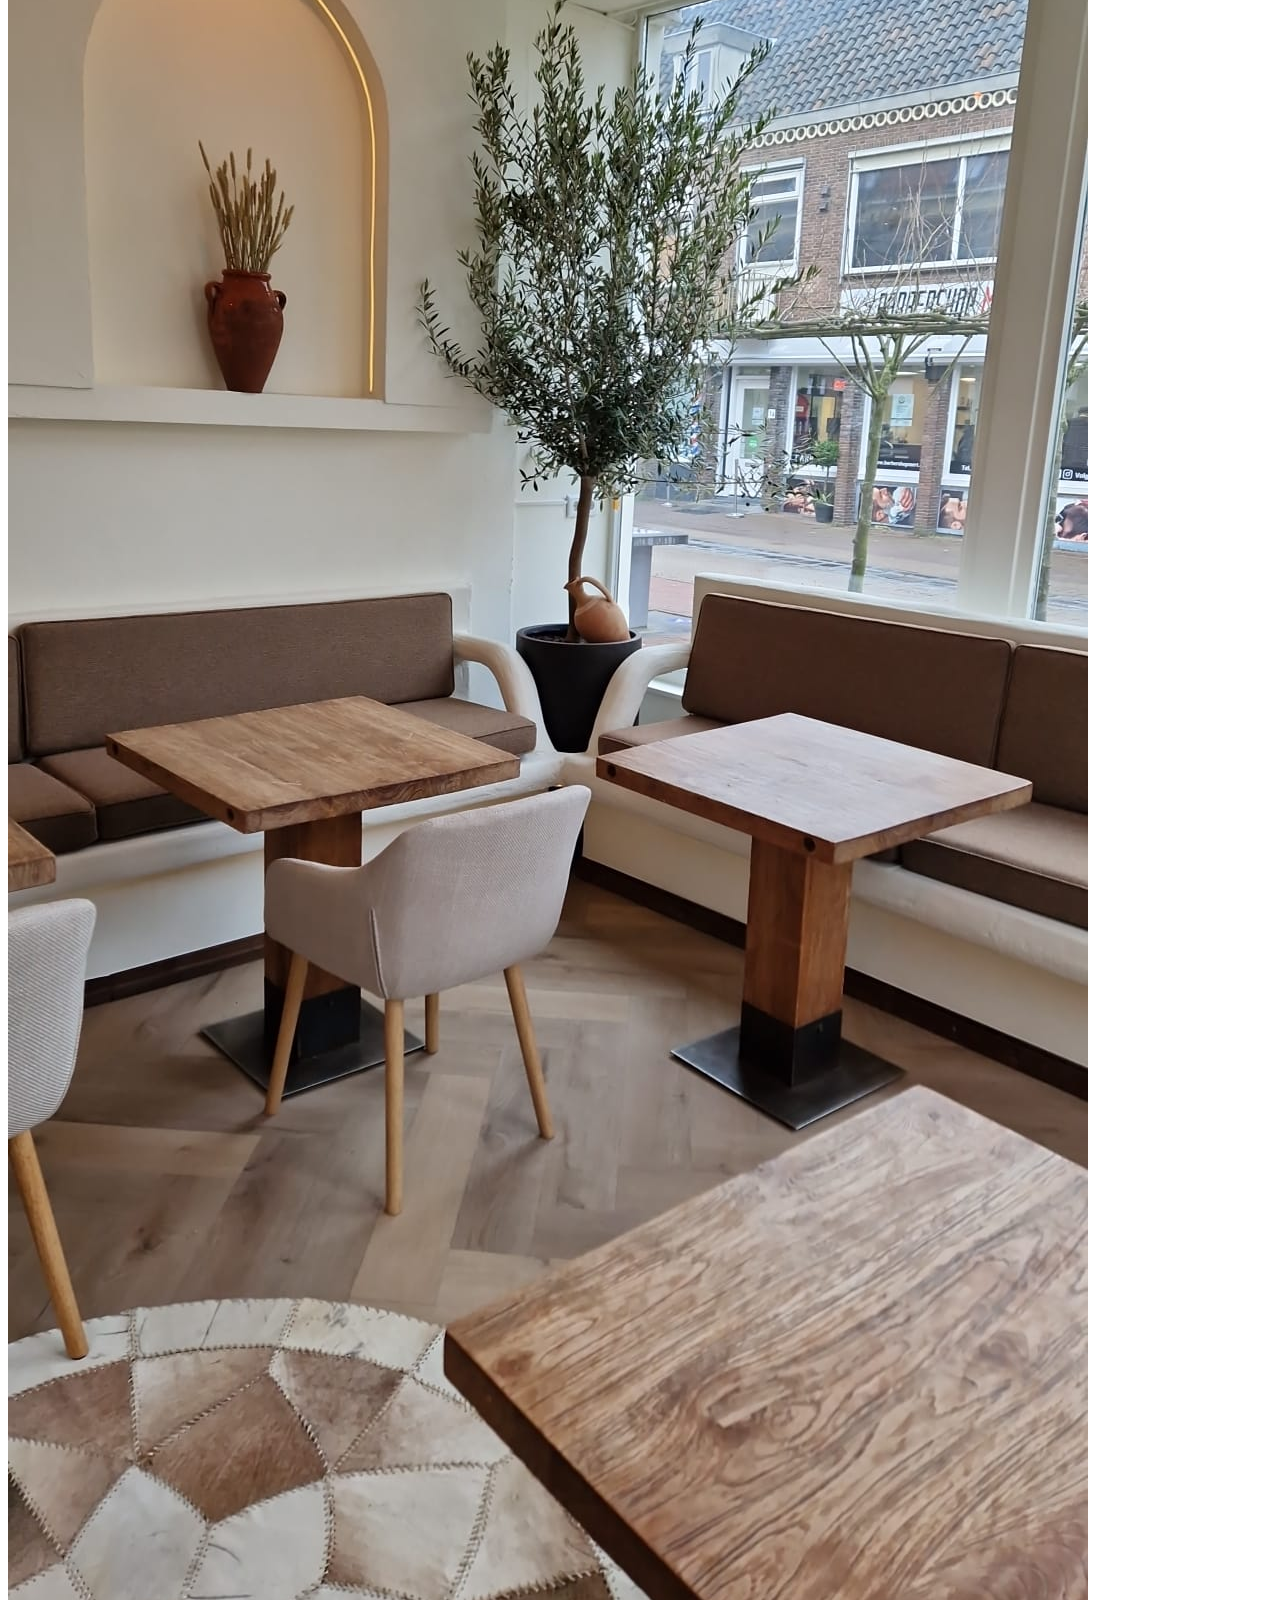
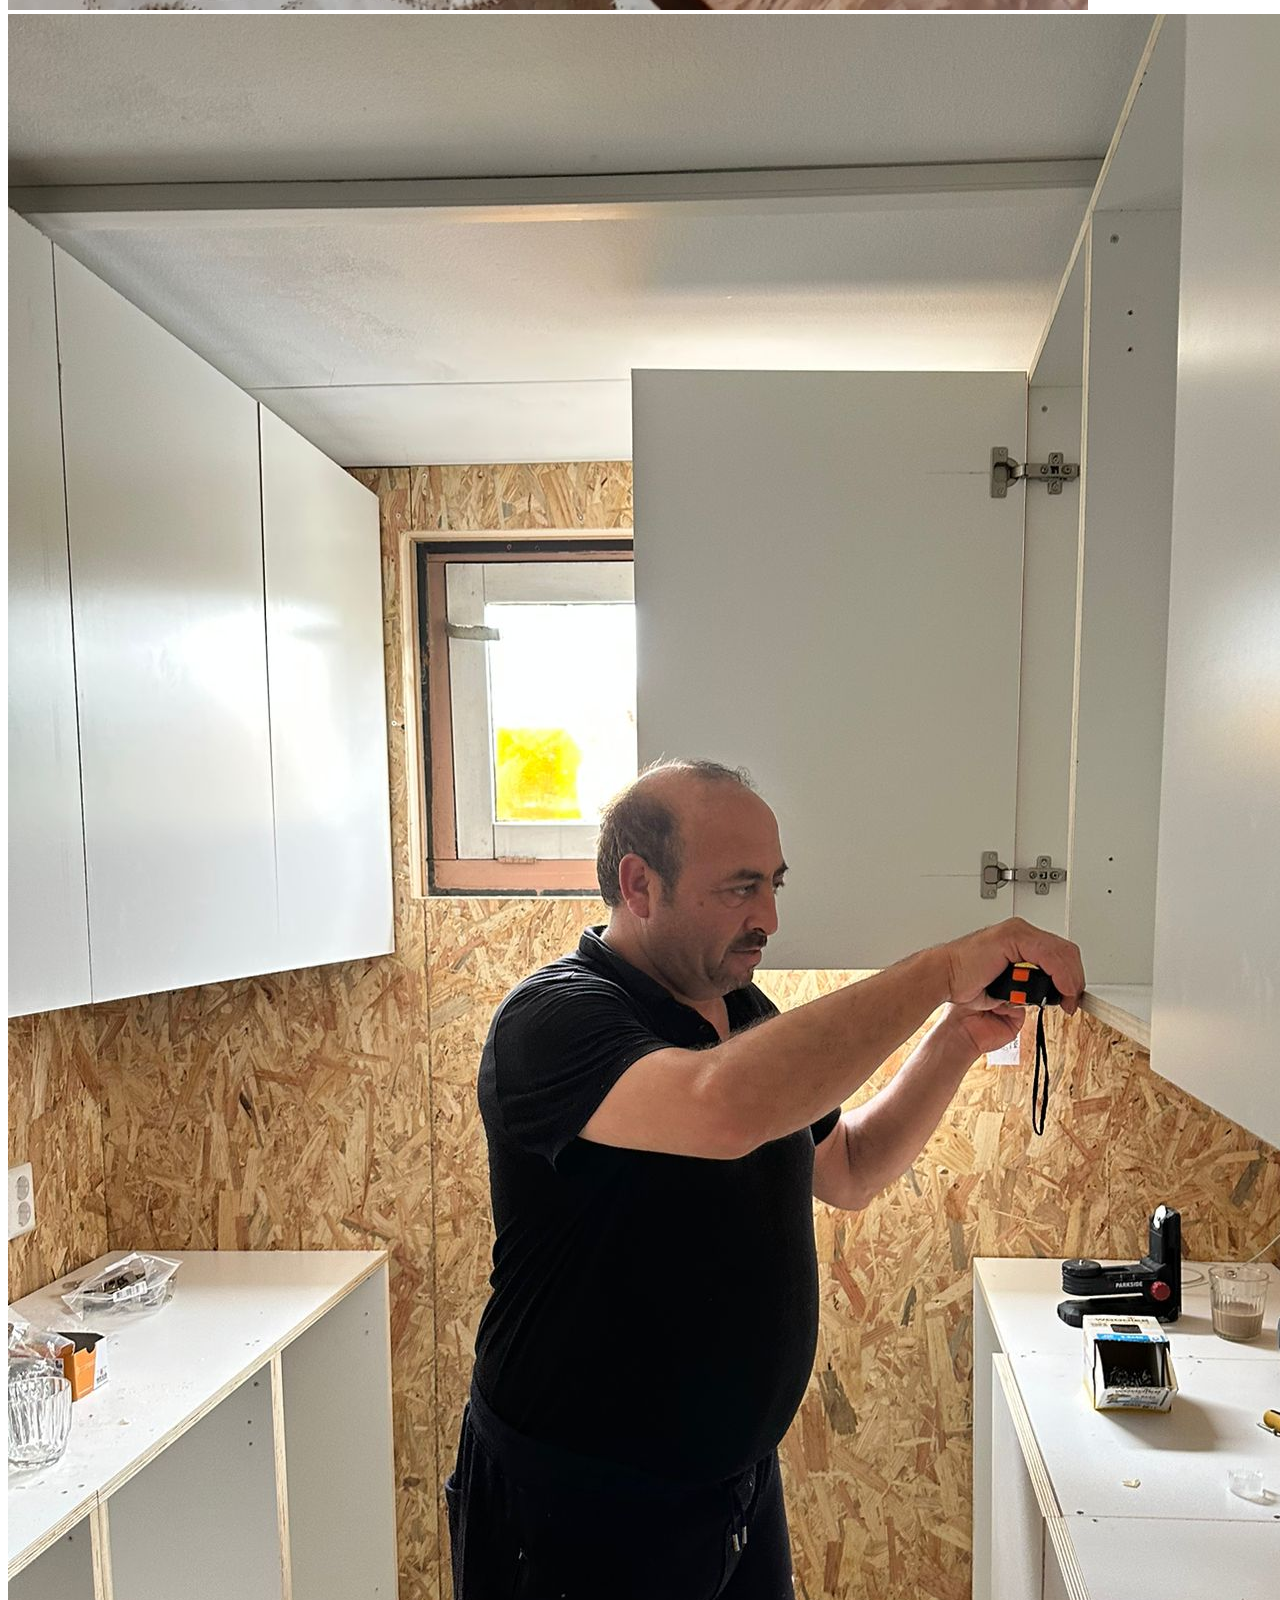
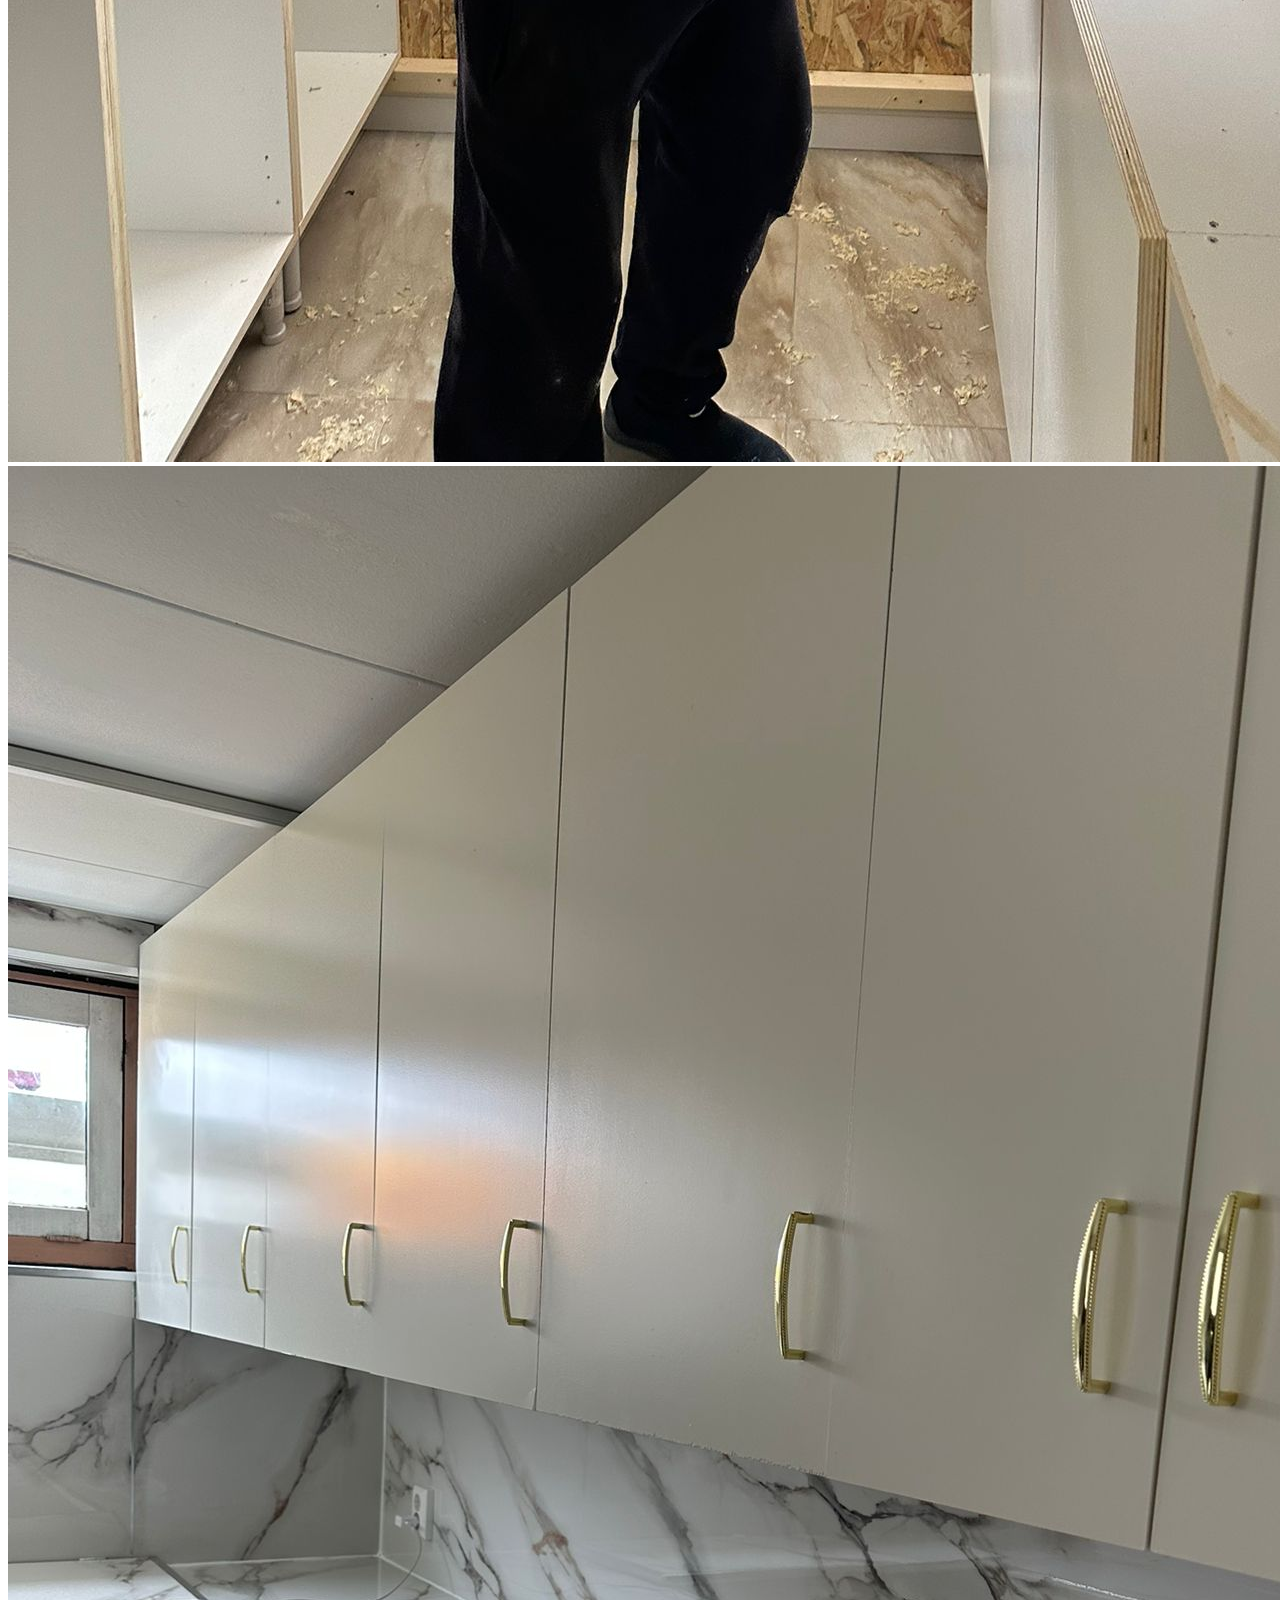
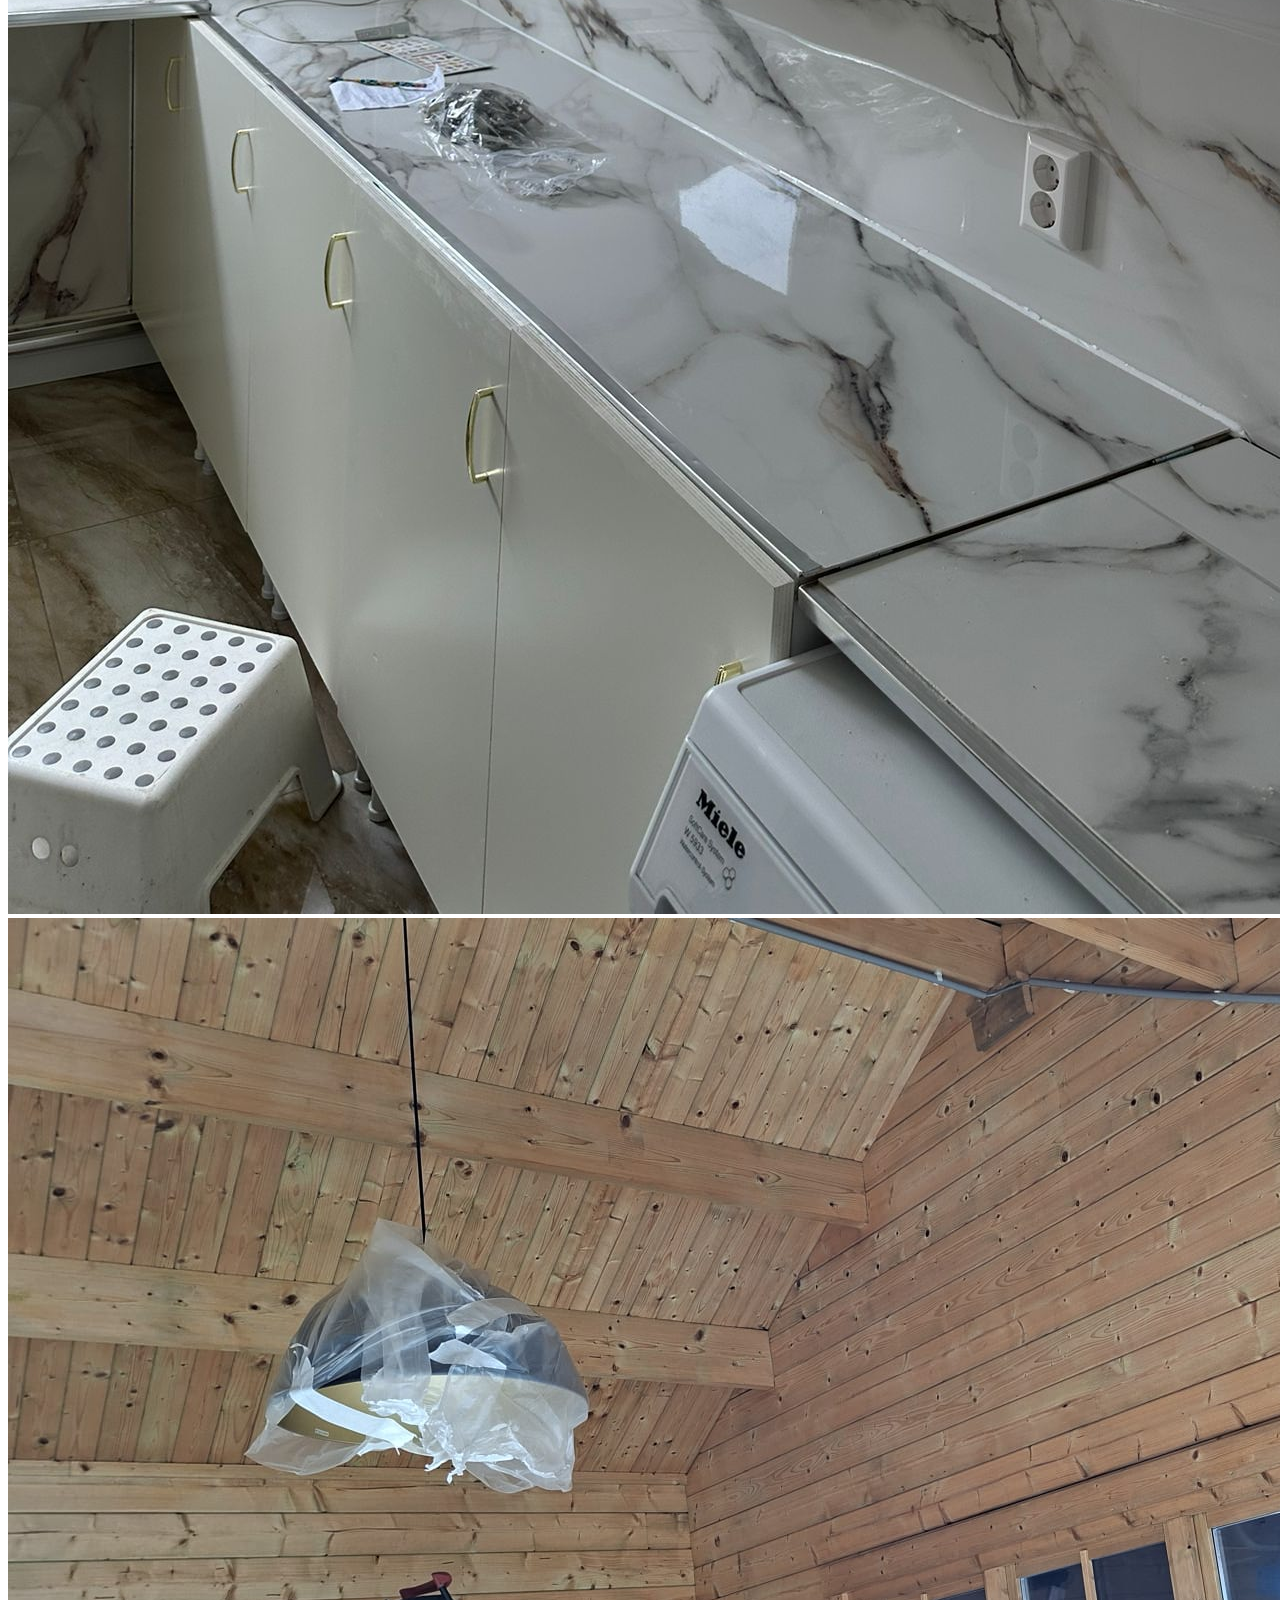
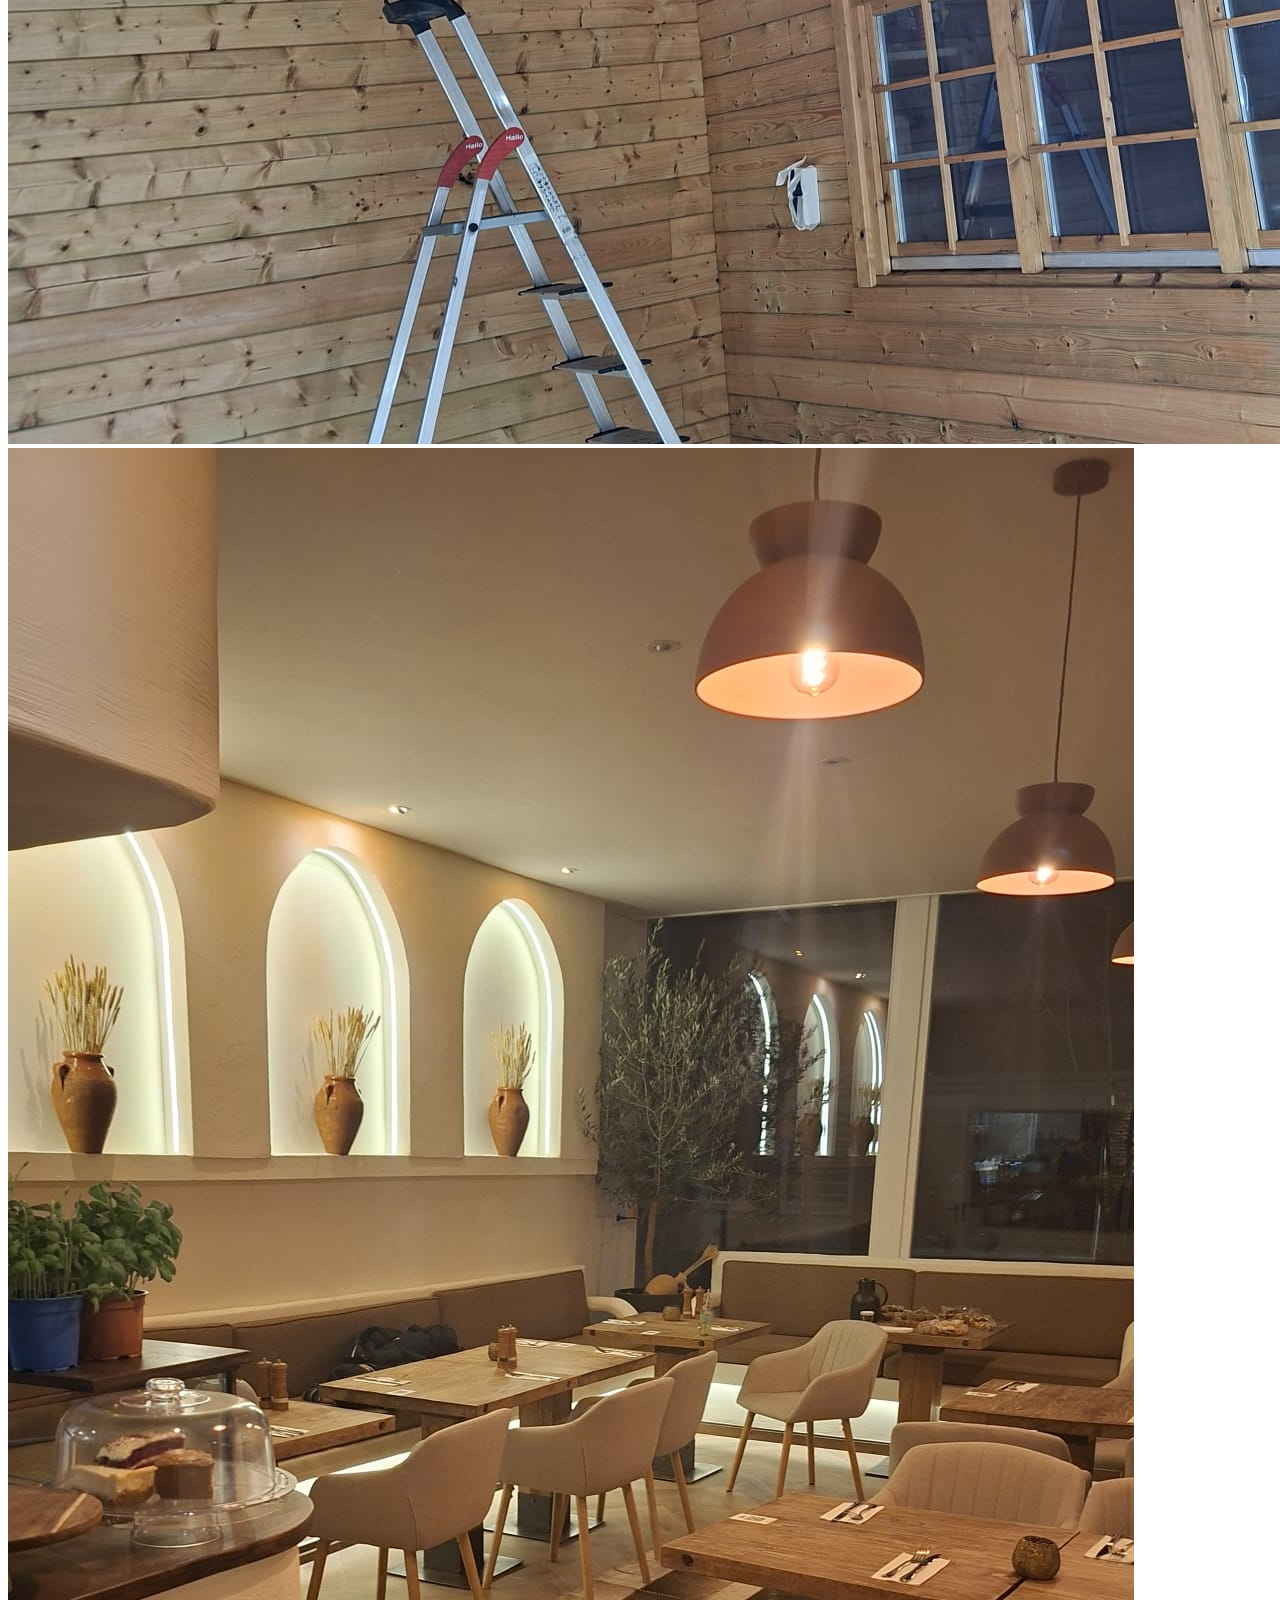
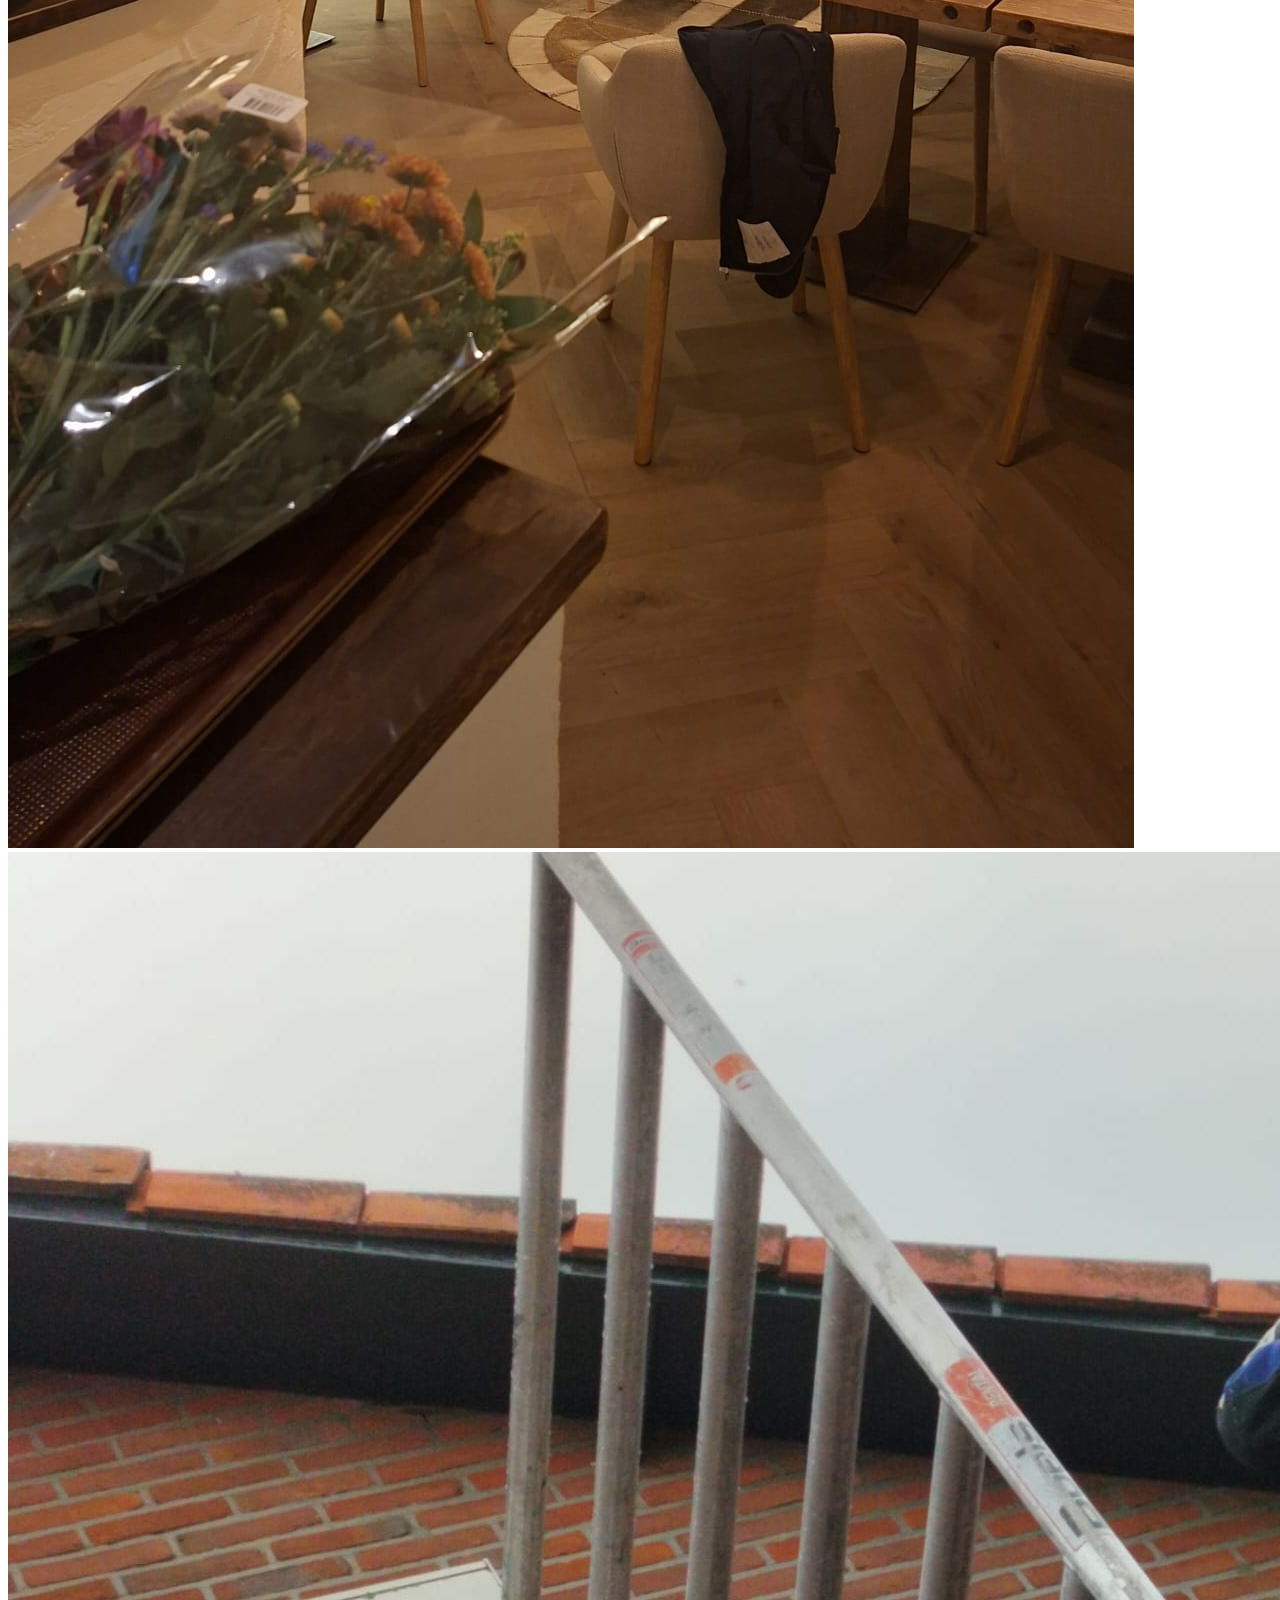
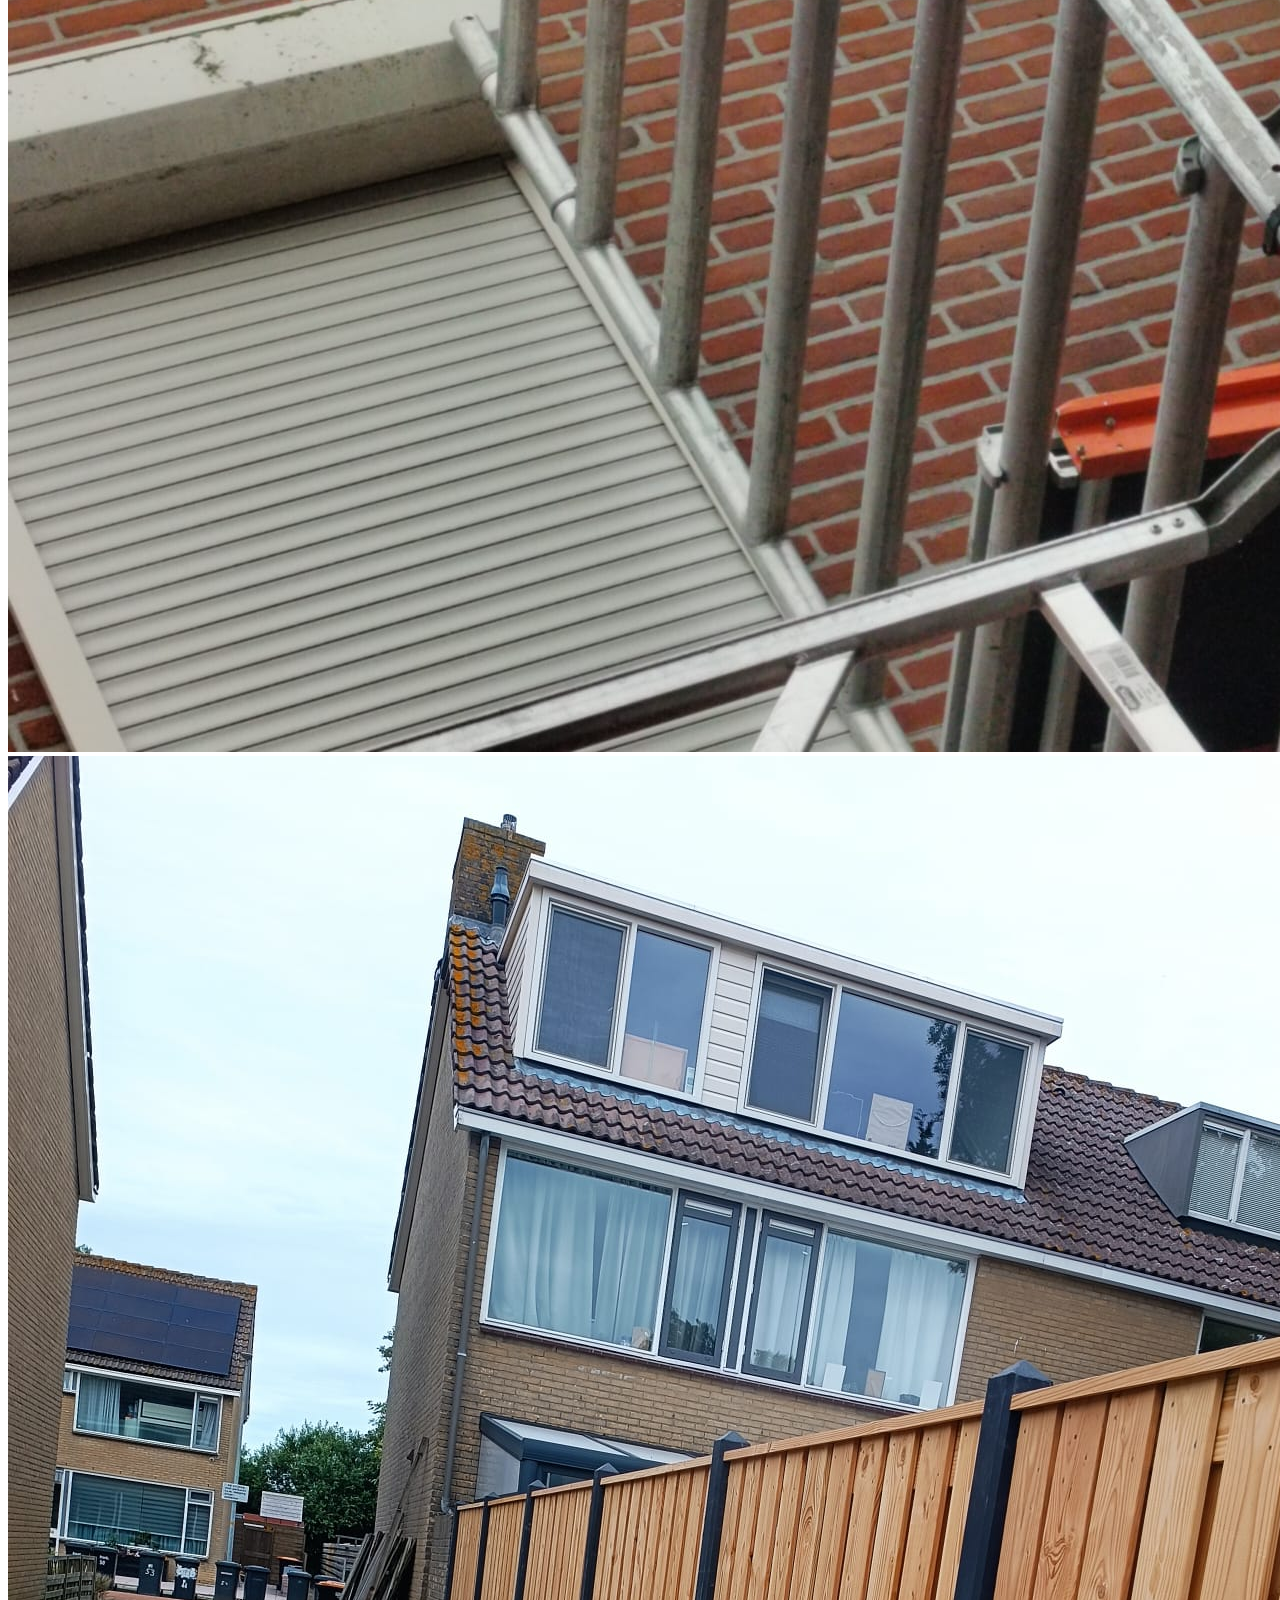
==== commit a2baebec: "Enhance SEO with meta tags in index.html Added meta tags for SEO optimization including description," ====
--- a/Sabra/index.html
+++ b/Sabra/index.html
@@ -4,10 +4,24 @@
 <head>
     <meta charset="UTF-8">
     <meta name="viewport" content="width=device-width, initial-scale=1.0">
-    <title>SABRA | Bouw en Renovatie</title>
-    <link rel="stylesheet" href="css/style.css">
-    <link href="https://fonts.googleapis.com/css2?family=Poppins:wght@300;400;600;700&display=swap" rel="stylesheet">
-</head>
+
+    <meta name="description" content="Sabra Stukadoorsbedrijf levert professioneel stucwerk voor woningen en bedrijven. Voor strak stucwerk, renovatie, sierpleister en wandafwerking bent u bij ons aan het juiste adres.">
+    
+    <meta name="keywords" content="stukadoor, stukadoorsbedrijf, stucwerk, muren stucen, plafond stucen, renovatie stucwerk, sierpleister, glad stucwerk, professionele stukadoor">
+    
+    <meta name="author" content="Sabra Stukadoorsbedrijf">
+    
+    <meta name="robots" content="index, follow">
+    
+    <meta name="language" content="Dutch">
+    
+    <meta property="og:title" content="Sabra Stukadoorsbedrijf | Vakwerk in stucwerk">
+    
+    <meta property="og:description" content="Professioneel stucwerk en wandafwerking door Sabra Stukadoorsbedrijf. Vraag vrijblijvend een offerte aan.">
+    
+    <meta property="og:type" content="website">
+    
+    <meta property="og:url" content="https://sabrastukadoorsbedrijf.vercel.app/">
 
 <body>
     <!--  navbar -->
@@ -445,4 +459,4 @@
     <script src="js/script.js"></script>
 </body>
 
-</html>+</html>
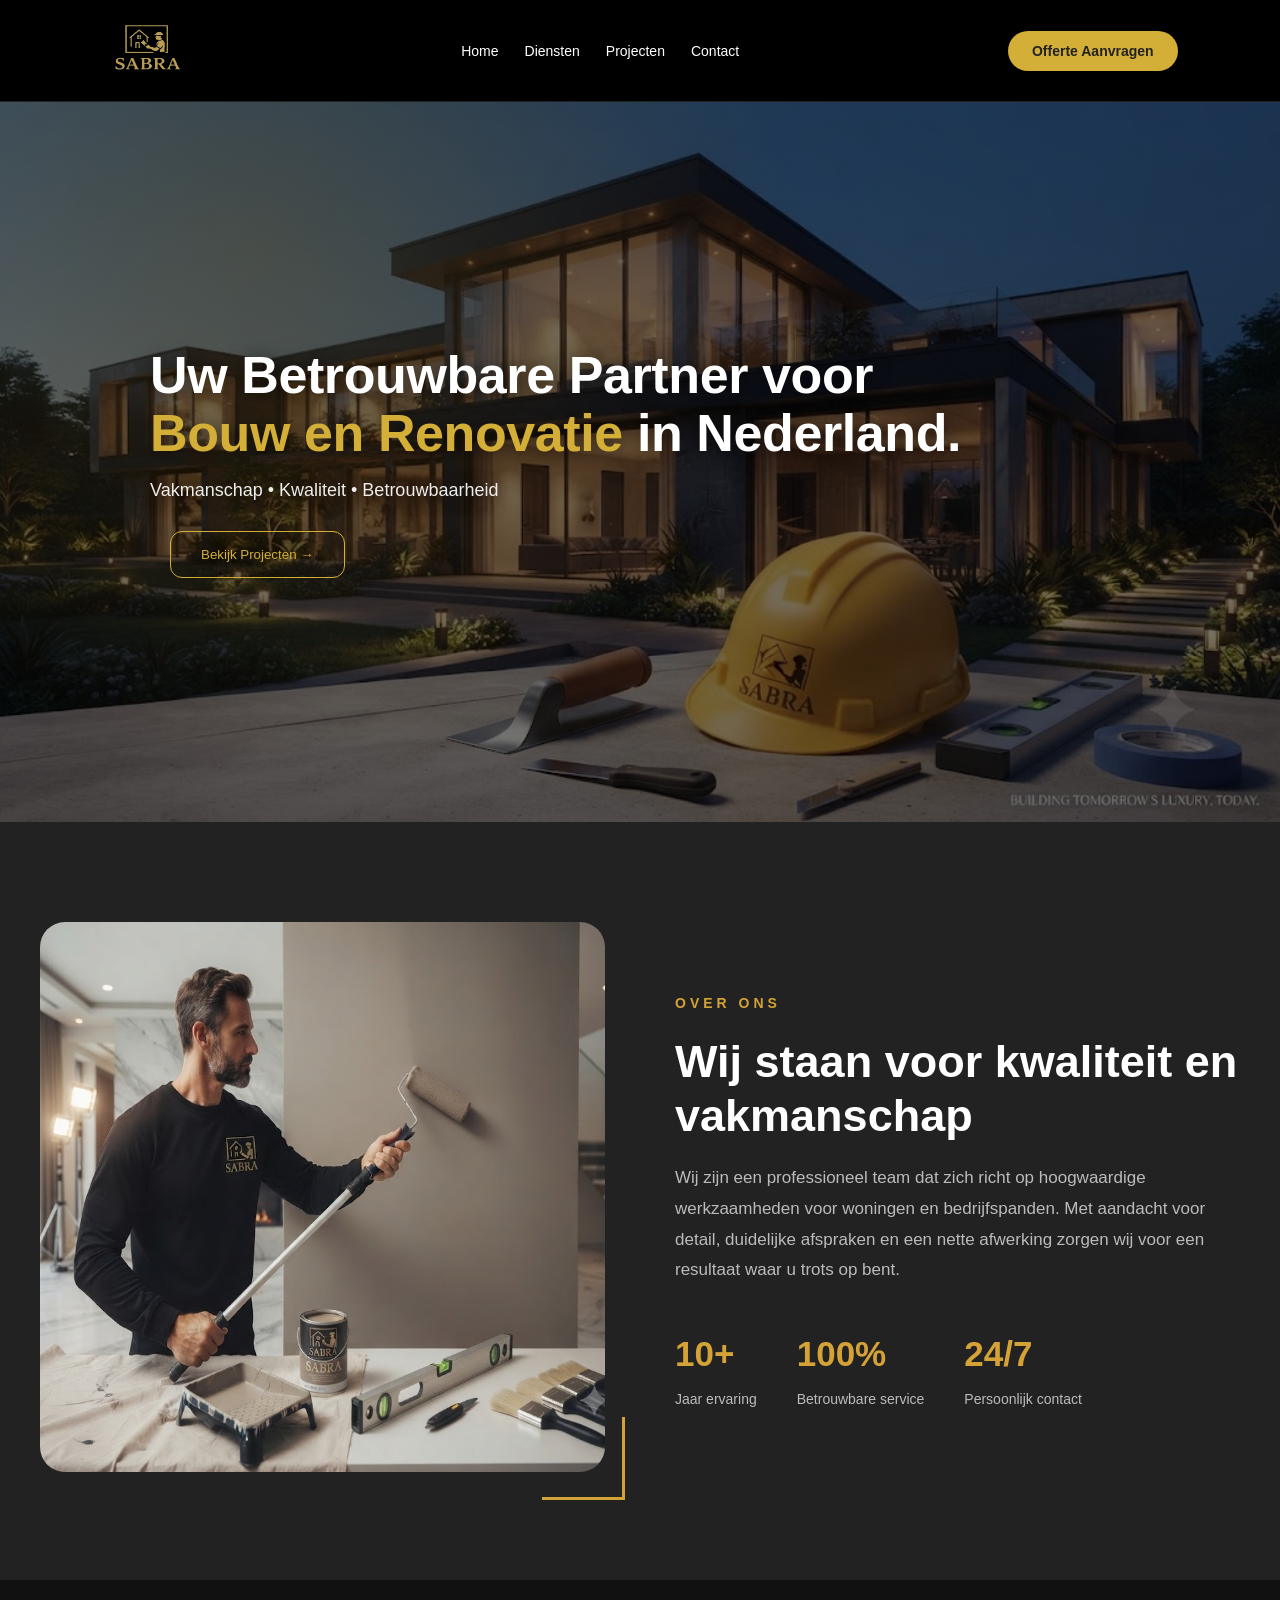
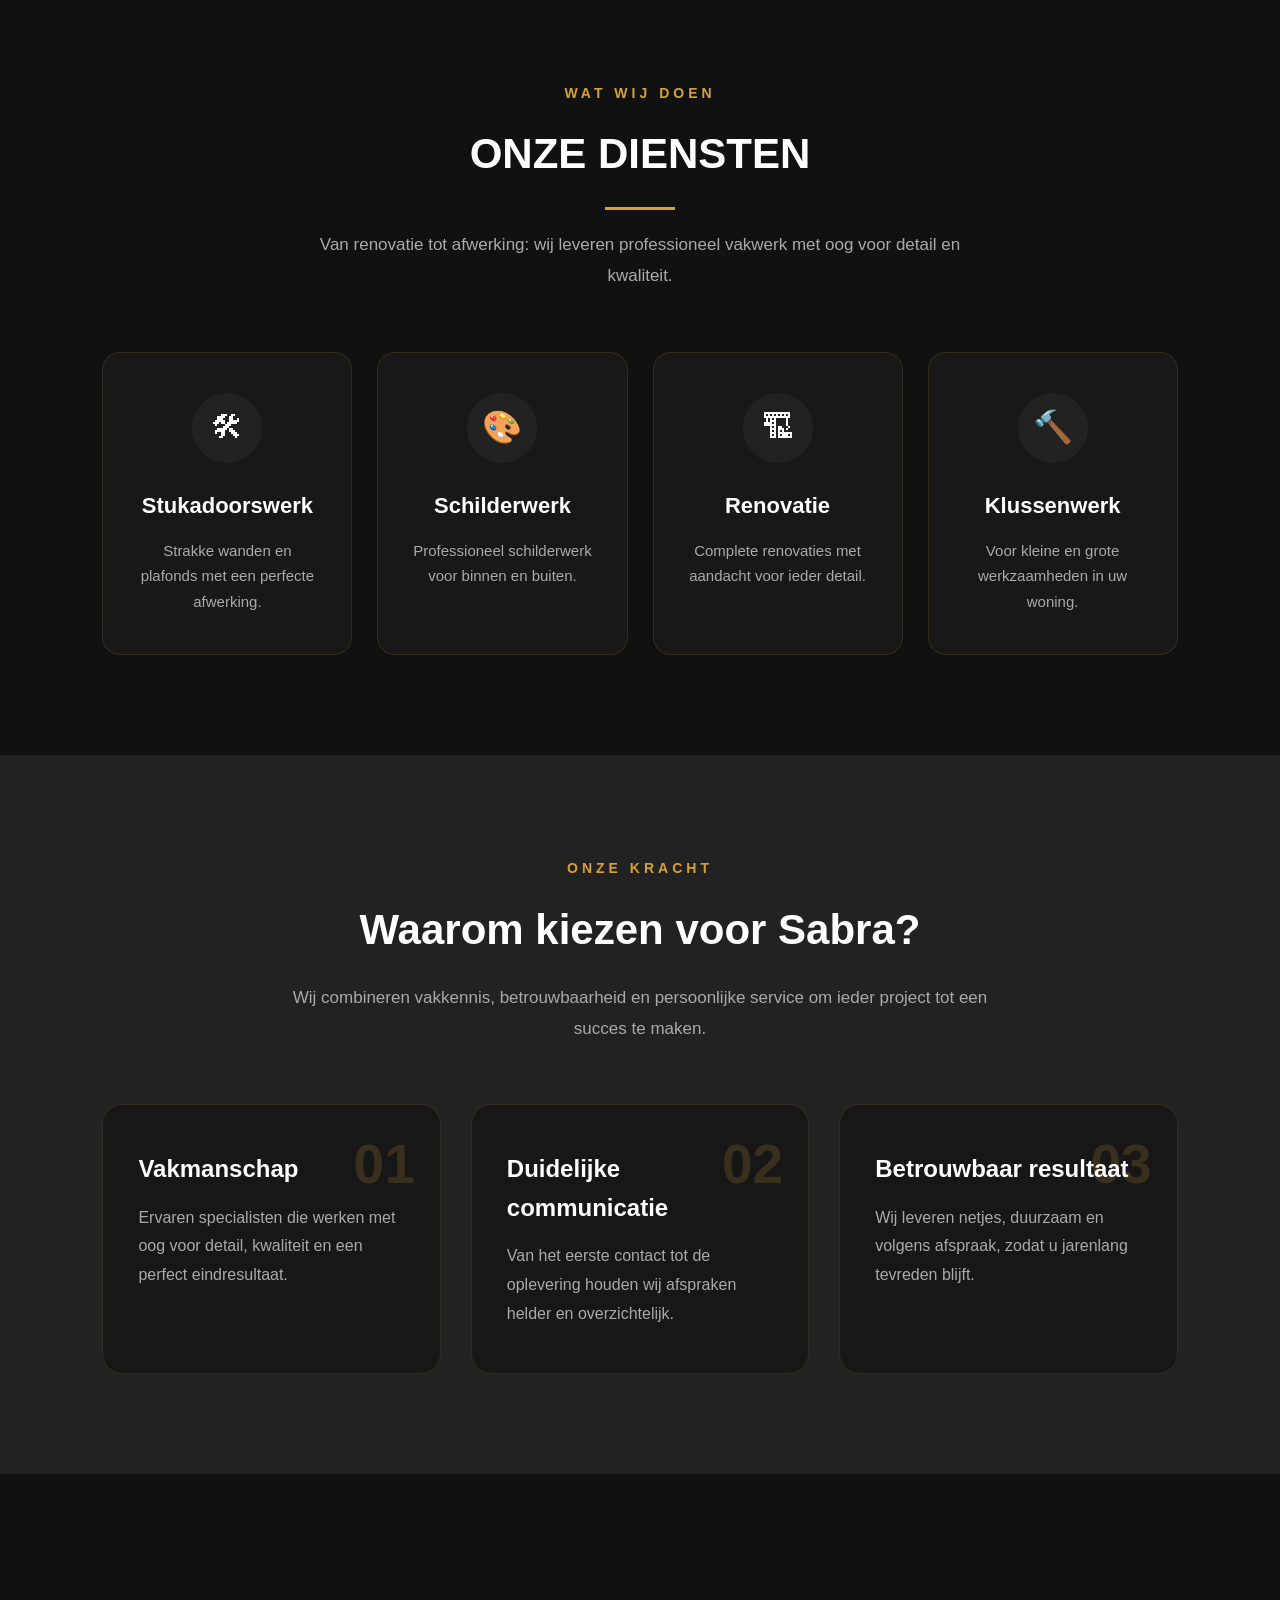
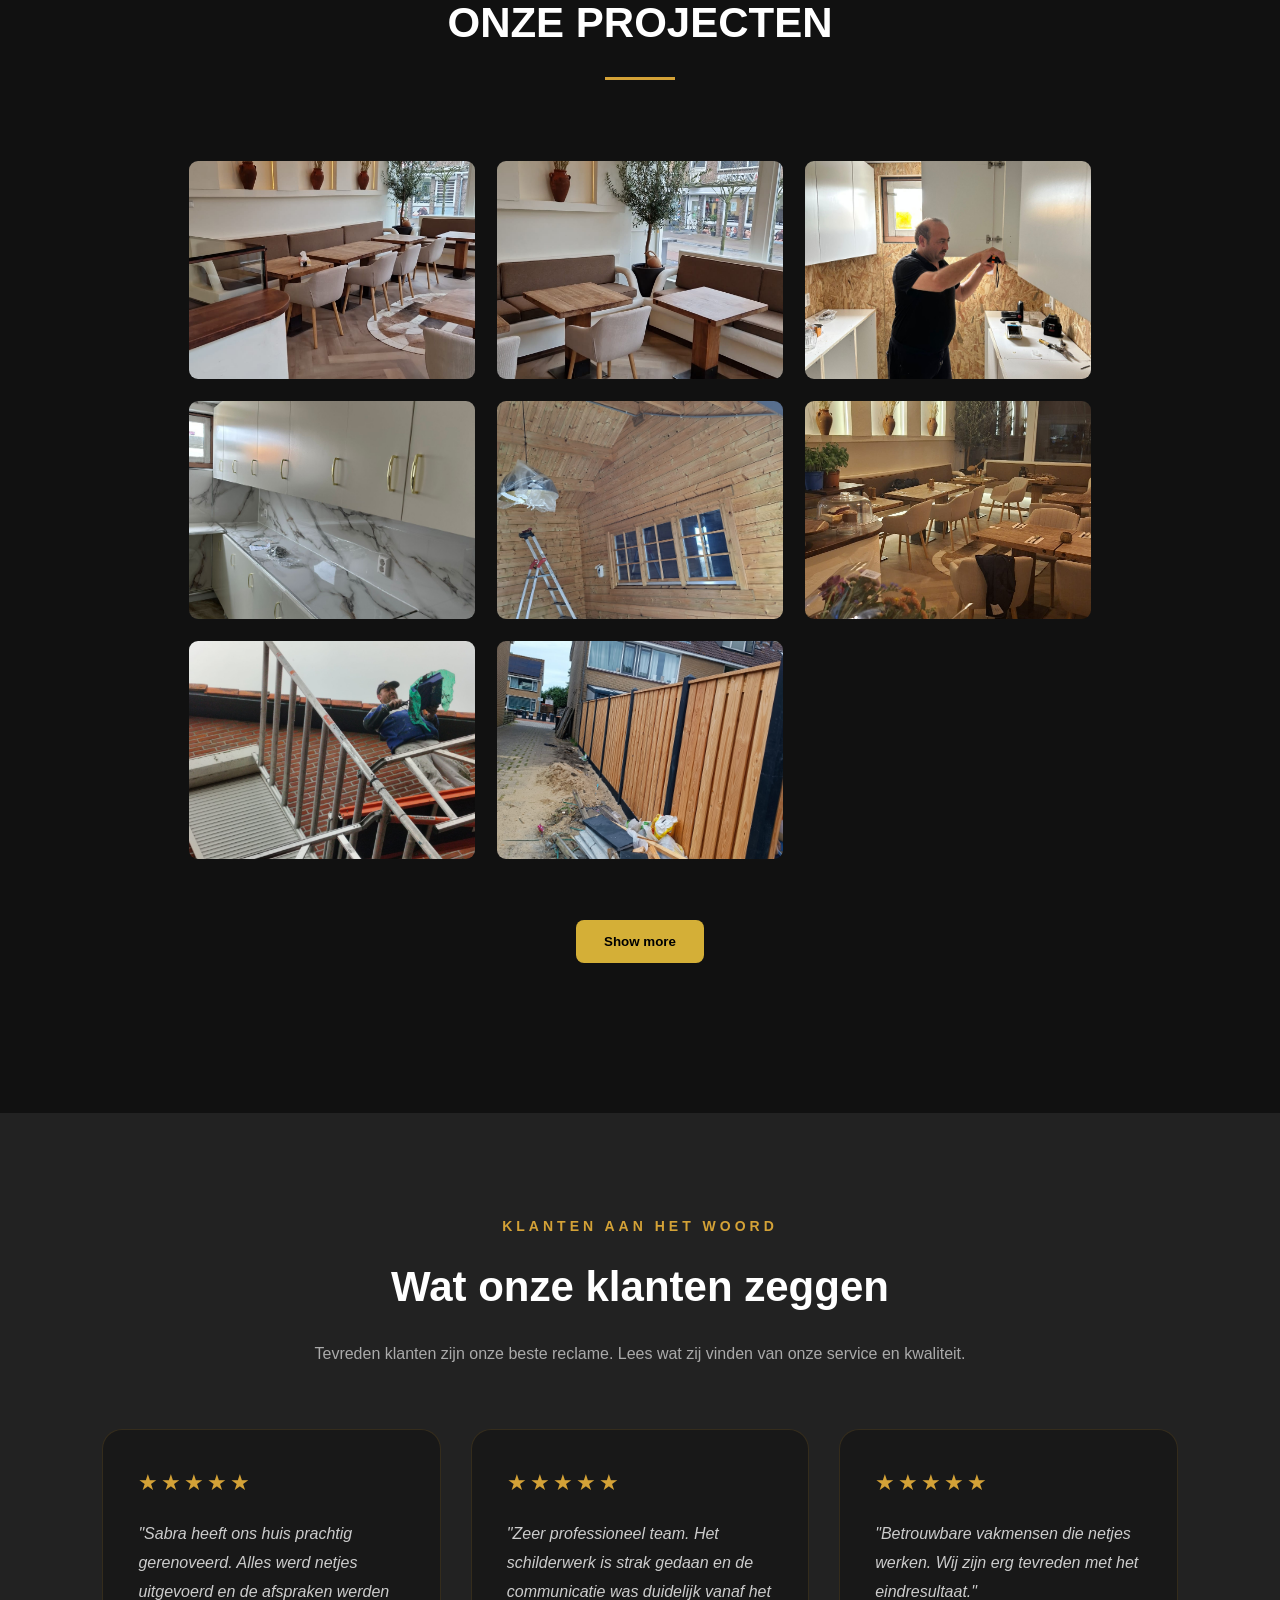
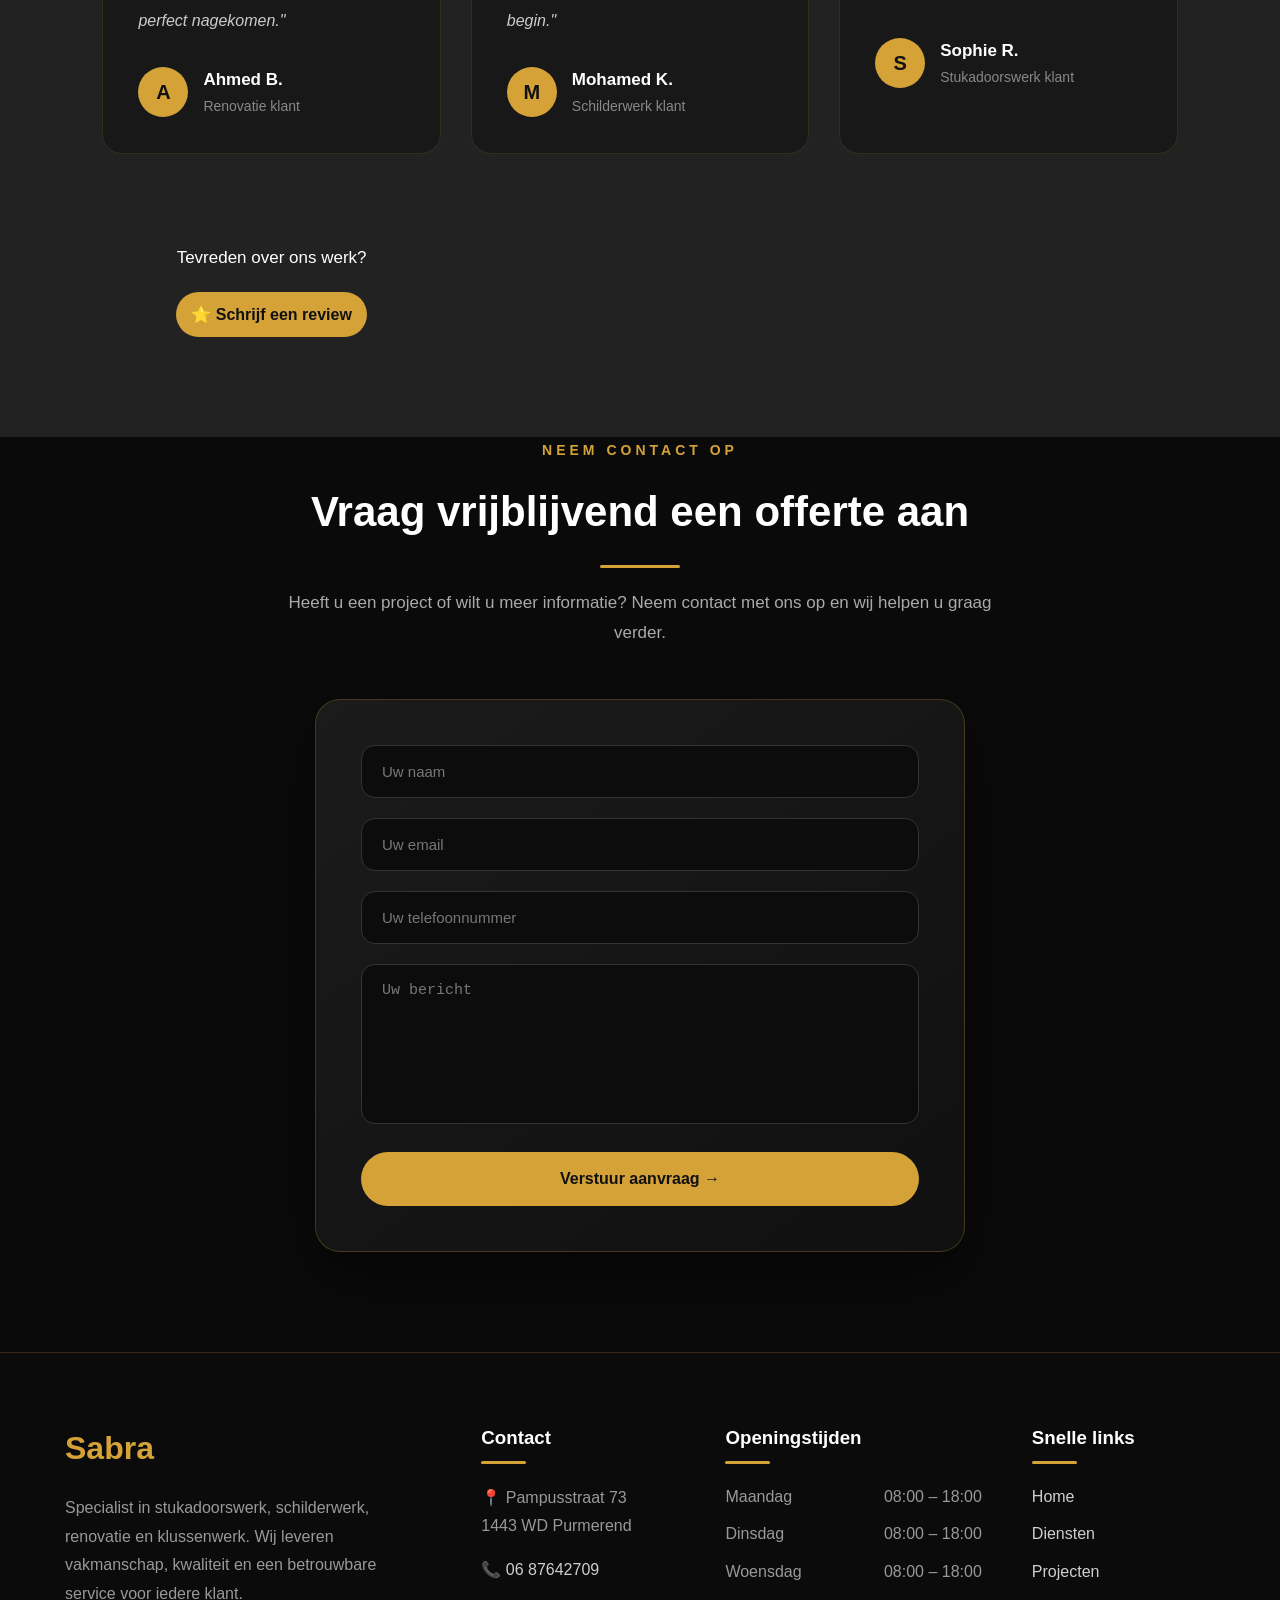
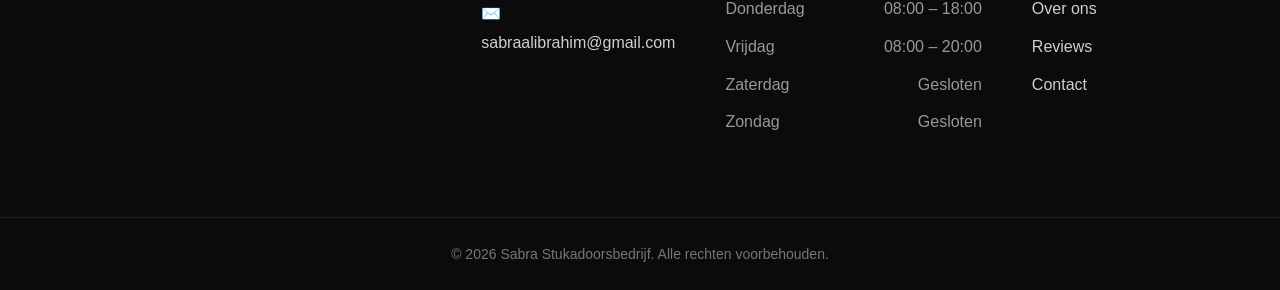
==== commit 8885a4ee: "Revise index.html for SEO and content updates Updated HTML structure and meta tags for SEO improveme" ====
--- a/Sabra/index.html
+++ b/Sabra/index.html
@@ -5,24 +5,58 @@
     <meta charset="UTF-8">
     <meta name="viewport" content="width=device-width, initial-scale=1.0">
 
-    <meta name="description" content="Sabra Stukadoorsbedrijf levert professioneel stucwerk voor woningen en bedrijven. Voor strak stucwerk, renovatie, sierpleister en wandafwerking bent u bij ons aan het juiste adres.">
-    
-    <meta name="keywords" content="stukadoor, stukadoorsbedrijf, stucwerk, muren stucen, plafond stucen, renovatie stucwerk, sierpleister, glad stucwerk, professionele stukadoor">
-    
+    <title>Sabra Stukadoorsbedrijf | Stukadoor Purmerend & Renovatie</title>
+
+    <meta name="description" content="Sabra Stukadoorsbedrijf uit Purmerend verzorgt professioneel stucwerk, schilderwerk, renovaties en wandafwerking. Vraag vrijblijvend een offerte aan.">
+
     <meta name="author" content="Sabra Stukadoorsbedrijf">
-    
+
     <meta name="robots" content="index, follow">
-    
-    <meta name="language" content="Dutch">
-    
-    <meta property="og:title" content="Sabra Stukadoorsbedrijf | Vakwerk in stucwerk">
-    
-    <meta property="og:description" content="Professioneel stucwerk en wandafwerking door Sabra Stukadoorsbedrijf. Vraag vrijblijvend een offerte aan.">
-    
+
+    <link rel="canonical" href="https://sabrastukadoorsbedrijf.vercel.app/">
+
+    <!-- Open Graph Facebook / WhatsApp -->
+    <meta property="og:title" content="Sabra Stukadoorsbedrijf | Professioneel stucwerk Purmerend">
+    <meta property="og:description" content="Vakmanschap in stucwerk, schilderwerk en renovatie. Sabra Stukadoorsbedrijf helpt particulieren en bedrijven in Purmerend en omgeving.">
     <meta property="og:type" content="website">
-    
     <meta property="og:url" content="https://sabrastukadoorsbedrijf.vercel.app/">
-
+    <meta property="og:image" content="https://sabrastukadoorsbedrijf.vercel.app/media/logoSabra.png">
+
+    <!-- Google -->
+    <meta name="google-site-verification" content="">
+
+    <!-- Local Business SEO -->
+    <script type="application/ld+json">
+    {
+      "@context": "https://schema.org",
+      "@type": "HomeAndConstructionBusiness",
+      "name": "Sabra Stukadoorsbedrijf",
+      "image": "https://sabrastukadoorsbedrijf.vercel.app/media/logoSabra.png",
+      "url": "https://sabrastukadoorsbedrijf.vercel.app/",
+      "telephone": "+31687642709",
+      "address": {
+        "@type": "PostalAddress",
+        "streetAddress": "Pampusstraat 73",
+        "addressLocality": "Purmerend",
+        "postalCode": "1443 WD",
+        "addressCountry": "NL"
+      },
+      "areaServed": [
+        "Purmerend",
+        "Amsterdam",
+        "Noord-Holland"
+      ],
+      "serviceType": [
+        "Stukadoorswerk",
+        "Schilderwerk",
+        "Renovatie",
+        "Wandafwerking"
+      ]
+    }
+    </script>
+    <link rel="stylesheet" href="css/style.css">
+
+</head>
 <body>
     <!--  navbar -->
     <nav class="navbar">
--- a/Sabra/css/style.css
+++ b/Sabra/css/style.css
@@ -0,0 +1,1560 @@
+* {
+    margin: 0;
+    padding: 0;
+    box-sizing: border-box;
+}
+
+/* body */
+body {
+    font-family: 'Poppins', sans-serif;
+    background-color: #0a0a0a;
+    color: #ffffff;
+    line-height: 1.6;
+}
+
+/* Navbar */
+.navbar {
+    display: flex;
+    justify-content: space-between;
+    align-items: center;
+    padding: 18px 8%;
+    background: #000;
+    border-bottom: 1px solid #222;
+    position: sticky;
+    top: 0;
+    z-index: 999;
+}
+
+/* Logo */
+.logo {
+    font-size: 28px;
+    font-weight: 700;
+    color: #d4af37;
+    line-height: 1;
+}
+
+.nav-menu {
+    display: flex;
+    list-style: none;
+    gap: 26px;
+    align-items: center;
+}
+
+.nav-menu a {
+    color: white;
+    text-decoration: none;
+    font-size: 14px;
+    padding: 10px 0;
+}
+
+.nav-menu a:hover {
+    color: #d4af37;
+}
+
+/* Navbar button: Offerte Aanvragen */
+.btn-main {
+    background: #d4af37;
+    color: #000;
+    border: none;
+    padding: 12px 24px;
+    border-radius: 50px;
+    font-weight: 700;
+    font-size: 14px;
+    cursor: pointer;
+    transition: all 0.3s ease;
+    font-family: 'Poppins', sans-serif;
+    white-space: nowrap;
+}
+
+
+.btn-main:hover {
+    background: #e5b84b;
+    transform: translateY(-2px);
+    box-shadow: 0 8px 25px rgba(212, 162, 55, 0.35);
+}
+
+.btn-main:active {
+    transform: translateY(0);
+}
+
+.btn-main a {
+    text-decoration: none;
+    color: #222;
+
+}
+
+/* Hero Sectie */
+.hero {
+    min-height: 80vh;
+    display: flex;
+    align-items: center;
+    padding: 0 8%;
+    /* hero background image */
+    background-image:
+        linear-gradient(rgba(0, 0, 0, 0.55), rgba(0, 0, 0, 0.55)),
+        radial-gradient(circle at 20% 20%, rgba(212, 162, 55, 0.35), rgba(0, 0, 0, 0) 45%),
+        url('../media/bannnerSabra.jpg');
+    background-size: cover;
+    background-position: center;
+    background-repeat: no-repeat;
+}
+
+
+.hero-content {
+    width: 100%;
+    max-width: 980px;
+    margin: 0 auto;
+    text-align: left;
+    padding: 26px 0;
+}
+
+.hero-content * {
+    text-shadow: 0 2px 18px rgba(0, 0, 0, 0.55);
+}
+
+.hero h1 {
+    font-size: 52px;
+    font-weight: 700;
+    max-width: 820px;
+    line-height: 1.12;
+    letter-spacing: -0.4px;
+}
+
+.hero p {
+    margin-top: 14px;
+    font-size: 18px;
+    color: rgba(255, 255, 255, 0.92);
+}
+
+.hero span {
+    color: #d4af37;
+}
+
+.hero-buttons {
+    margin-top: 26px;
+    display: flex;
+    gap: 16px;
+    flex-wrap: wrap;
+    align-items: center;
+}
+
+/* .btn-fill, */
+.btn-outline {
+    border-radius: 12px;
+    transition: transform 0.15s ease, box-shadow 0.15s ease, background 0.15s ease, color 0.15s ease, border-color 0.15s ease;
+}
+
+/* .btn-fill:hover {
+    transform: translateY(-2px);
+    box-shadow: 0 14px 30px rgba(212, 162, 55, 0.22);
+} */
+
+.btn-outline:hover {
+    transform: translateY(-2px);
+    box-shadow: 0 14px 30px rgba(212, 162, 55, 0.14);
+    border-color: #d4af37;
+}
+
+
+
+/* .btn-fill {
+    background: #d4af37;
+    color: black;
+    border: none;
+    padding: 15px 30px;
+    cursor: pointer;
+    font-weight: bold;
+} */
+
+.btn-outline {
+    border: 1px solid #d4af37;
+    /* color: #d4af37; */
+    background: transparent;
+    padding: 15px 30px;
+    cursor: pointer;
+    margin-left: 20px;
+}
+.btn-outline a
+{
+    color: #d4af37;
+    text-decoration: none;
+
+}
+
+/* Services */
+
+.services {
+    padding: 100px 8%;
+    background: #111;
+    text-align: center;
+}
+
+
+.services-header {
+    max-width: 700px;
+    margin: auto;
+}
+
+
+.services-header span {
+    color: #d4a237;
+    letter-spacing: 4px;
+    font-size: 14px;
+    font-weight: 600;
+}
+
+
+.services h2 {
+    color: white;
+    font-size: 42px;
+    margin: 15px 0 20px;
+    text-transform: uppercase;
+}
+
+
+.services h2::after {
+    content: "";
+    display: block;
+    width: 70px;
+    height: 3px;
+    background: #d4a237;
+    margin: 20px auto;
+}
+
+
+.services-header p {
+    color: #aaa;
+    font-size: 17px;
+    line-height: 1.8;
+}
+
+
+
+.grid {
+    max-width: 1200px;
+    margin: 60px auto 0;
+    display: grid;
+    grid-template-columns: repeat(4, 1fr);
+    gap: 25px;
+}
+
+
+
+.card {
+    background: #181818;
+    padding: 40px 30px;
+    border-radius: 18px;
+    border: 1px solid rgba(212, 162, 55, .15);
+    transition: .4s;
+    position: relative;
+    overflow: hidden;
+}
+
+
+.card::before {
+    content: "";
+    position: absolute;
+    top: 0;
+    left: 0;
+    width: 100%;
+    height: 3px;
+    background: #d4a237;
+    transform: scaleX(0);
+    transition: .4s;
+}
+
+
+.card:hover::before {
+    transform: scaleX(1);
+}
+
+
+.card:hover {
+    transform: translateY(-10px);
+    border-color: #d4a237;
+    box-shadow: 0 20px 40px rgba(0, 0, 0, .5);
+}
+
+
+
+.service-icon {
+    width: 70px;
+    height: 70px;
+    margin: 0 auto 25px;
+    background: #222;
+    border-radius: 50%;
+    display: flex;
+    align-items: center;
+    justify-content: center;
+    font-size: 32px;
+}
+
+
+
+.card h3 {
+    color: white;
+    font-size: 22px;
+    margin-bottom: 15px;
+}
+
+
+.card p {
+    color: #aaa;
+    line-height: 1.7;
+    font-size: 15px;
+}
+
+/* Gallery */
+.gallery {
+    width: 100%;
+    padding: 60px 8%;
+    display: grid;
+    grid-template-columns: repeat(auto-fit, minmax(220px, 1fr));
+    gap: 20px;
+    justify-items: stretch;
+}
+
+
+/* About us */
+.overons {
+    padding: 100px 20px;
+    background: #222;
+}
+
+
+.over-container {
+    max-width: 1200px;
+    margin: auto;
+    display: grid;
+    grid-template-columns: 1fr 1fr;
+    gap: 70px;
+    align-items: center;
+}
+
+
+.over-image {
+    position: relative;
+}
+
+
+.over-image img {
+    width: 100%;
+    height: 550px;
+    object-fit: cover;
+    border-radius: 25px;
+}
+
+
+/* gouden lijn naast foto */
+
+.over-image::after {
+    content: "";
+    position: absolute;
+    width: 80px;
+    height: 80px;
+    border-right: 3px solid #d4a237;
+    border-bottom: 3px solid #d4a237;
+    right: -20px;
+    bottom: -20px;
+}
+
+
+.over-content span {
+    color: #d4a237;
+    letter-spacing: 4px;
+    font-size: 14px;
+    font-weight: 600;
+}
+
+
+.over-content h2 {
+    color: white;
+    font-size: 45px;
+    line-height: 1.2;
+    margin: 20px 0;
+}
+
+
+.over-content p {
+    color: #bbb;
+    font-size: 17px;
+    line-height: 1.8;
+}
+
+
+.over-info {
+    display: flex;
+    gap: 40px;
+    margin-top: 40px;
+}
+
+
+.over-info strong {
+    color: #d4a237;
+    font-size: 35px;
+}
+
+
+.over-info p {
+    margin-top: 5px;
+    font-size: 14px;
+}
+
+/* Why Sabra */
+
+.waarom {
+    padding: 100px 8%;
+    background: #222;
+}
+
+
+.waarom-header {
+    max-width: 750px;
+    margin: auto;
+    text-align: center;
+}
+
+
+.waarom-header span {
+    color: #d4a237;
+    font-size: 14px;
+    letter-spacing: 4px;
+    font-weight: 600;
+}
+
+
+.waarom h2 {
+    color: white;
+    font-size: 42px;
+    margin: 15px 0 20px;
+}
+
+
+.waarom-header p {
+    color: #aaa;
+    font-size: 17px;
+    line-height: 1.8;
+}
+
+
+
+.waarom-grid {
+    max-width: 1100px;
+    margin: 60px auto 0;
+    display: grid;
+    grid-template-columns: repeat(3, 1fr);
+    gap: 30px;
+}
+
+
+
+.waarom-card {
+    position: relative;
+    background: #171717;
+    padding: 45px 35px;
+    border-radius: 20px;
+    border: 1px solid rgba(212, 162, 55, .15);
+    overflow: hidden;
+    transition: .4s;
+}
+
+
+.waarom-card:hover {
+    transform: translateY(-10px);
+    border-color: #d4a237;
+    box-shadow: 0 20px 45px rgba(0, 0, 0, .5);
+}
+
+
+
+.waarom-number {
+    font-size: 55px;
+    font-weight: 700;
+    color: rgba(212, 162, 55, .18);
+    position: absolute;
+    top: 15px;
+    right: 25px;
+}
+
+
+
+.waarom-card h3 {
+    color: white;
+    font-size: 24px;
+    margin-bottom: 15px;
+    position: relative;
+}
+
+
+.waarom-card p {
+    color: #aaa;
+    line-height: 1.8;
+    position: relative;
+}
+
+
+/* Gallery */
+
+.gallery img {
+    width: 100%;
+    height: 220px;
+    object-fit: cover;
+    display: block;
+    border-radius: 10px;
+}
+
+/* Show more button */
+.gallery-actions {
+    width: 100%;
+    display: flex;
+    justify-content: center;
+    padding-bottom: 50px;
+}
+
+.btn-show-more {
+    background: #d4af37;
+    color: #000;
+    border: none;
+    padding: 14px 28px;
+    font-weight: 700;
+    cursor: pointer;
+    border-radius: 8px;
+}
+
+.btn-show-more:disabled {
+    opacity: 0.6;
+    cursor: not-allowed;
+}
+
+.gallery-item {
+    margin: 0;
+    border: 0;
+    width: auto;
+}
+
+.gallery-item img {
+    width: 100%;
+    height: 220px;
+    object-fit: cover;
+    border: 1px solid #111;
+    border-radius: 10px;
+    transition: border-color 0.2s ease;
+}
+
+.gallery-item img:hover {
+    border-color: #d4af37;
+}
+
+/* Review */
+
+.reviews {
+    padding: 100px 8%;
+    background: #222;
+}
+
+
+.reviews-header {
+    text-align: center;
+    max-width: 750px;
+    margin: auto;
+}
+
+
+.reviews-header span {
+    color: #d4a237;
+    letter-spacing: 4px;
+    font-size: 14px;
+    font-weight: 600;
+}
+
+
+.reviews h2 {
+    color: white;
+    font-size: 42px;
+    margin: 15px 0 20px;
+}
+
+
+.reviews-header p {
+    color: #aaa;
+    line-height: 1.8;
+}
+
+
+
+.reviews-grid {
+    max-width: 1200px;
+    margin: 60px auto 0;
+    display: grid;
+    grid-template-columns: repeat(3, 1fr);
+    gap: 30px;
+}
+
+
+
+.review-card {
+    background: #181818;
+    padding: 35px;
+    border-radius: 20px;
+    border: 1px solid rgba(212, 162, 55, .15);
+    transition: .3s;
+}
+
+
+.review-card:hover {
+    transform: translateY(-8px);
+    border-color: #d4a237;
+}
+
+
+
+.stars {
+    color: #d4a237;
+    font-size: 22px;
+    letter-spacing: 3px;
+    margin-bottom: 20px;
+}
+
+
+
+.review-card p {
+    color: #ccc;
+    line-height: 1.8;
+    font-size: 16px;
+    font-style: italic;
+}
+
+
+
+.review-user {
+    display: flex;
+    align-items: center;
+    gap: 15px;
+    margin-top: 30px;
+}
+
+
+
+.avatar {
+    width: 50px;
+    height: 50px;
+    border-radius: 50%;
+    background: #d4a237;
+    color: #111;
+    display: flex;
+    align-items: center;
+    justify-content: center;
+    font-weight: 700;
+    font-size: 20px;
+}
+
+
+
+.review-user h3 {
+    color: white;
+    font-size: 17px;
+    margin: 0;
+}
+
+
+.review-user span {
+    color: #888;
+    font-size: 14px;
+}
+
+
+.review-button {
+    text-align: center;
+    margin-top: 60px;
+}
+
+
+.review-button p {
+    color: white;
+    font-size: 17px;
+    margin-bottom: 20px;
+}
+
+
+.google-review-btn {
+    display: inline-flex;
+    align-items: center;
+    gap: 5px;
+    padding: 10px 15px;
+    background: #d4a237;
+    color: #111;
+    text-decoration: none;
+    font-weight: 700;
+    border-radius: 50px;
+    transition: .3s;
+}
+
+
+.google-review-btn:hover {
+    transform: translateY(-4px);
+    background: #e5b84b;
+    box-shadow: 0 15px 35px rgba(212, 162, 55, .35);
+}
+
+/* Contact Form*/
+
+.contact-form {
+
+    max-width: 650px;
+    margin: 50px auto 0;
+
+    background: linear-gradient(145deg,
+            #1b1b1b,
+            #101010);
+
+    padding: 45px;
+
+    border-radius: 25px;
+
+    border: 1px solid rgba(212, 162, 55, .25);
+
+    box-shadow:
+        0 25px 60px rgba(0, 0, 0, .45);
+
+}
+
+
+/* Input */
+
+.contact-form input,
+.contact-form textarea {
+
+    width: 100%;
+
+    background: #0c0c0c;
+
+    color: white;
+
+    border: 1px solid #333;
+
+    padding: 17px 20px;
+
+    border-radius: 14px;
+
+    font-size: 15px;
+
+    margin-bottom: 20px;
+
+    outline: none;
+
+    transition: .3s;
+
+    box-sizing: border-box;
+
+}
+
+
+
+/* Hover */
+
+.contact-form input:hover,
+.contact-form textarea:hover {
+
+    border-color: #555;
+
+}
+
+
+
+/* Focus */
+
+.contact-form input:focus,
+.contact-form textarea:focus {
+
+    border-color: #d4a237;
+
+    box-shadow:
+        0 0 0 4px rgba(212, 162, 55, .12);
+
+}
+
+
+.contact-form textarea {
+
+    height: 160px;
+
+    resize: none;
+
+}
+
+.contact-form input::placeholder,
+.contact-form textarea::placeholder {
+
+    color: #777;
+
+}
+
+.contact-form button {
+
+    width: 100%;
+
+    padding: 18px;
+
+    background: #d4a237;
+
+    color: #111;
+
+    border: none;
+
+    border-radius: 50px;
+
+    font-size: 16px;
+
+    font-weight: 700;
+
+    cursor: pointer;
+
+    transition: .35s;
+
+}
+
+.contact-form button:hover {
+
+    background: #edc05a;
+
+    transform: translateY(-4px);
+
+    box-shadow:
+        0 15px 35px rgba(212, 162, 55, .35);
+
+}
+
+
+.contact-form button:active {
+
+    transform: translateY(0);
+
+}
+
+.contact-header {
+
+    max-width: 750px;
+
+    margin: 0 auto;
+
+    text-align: center;
+
+}
+
+
+.contact-header span {
+
+    color: #d4a237;
+
+    font-size: 14px;
+
+    font-weight: 600;
+
+    letter-spacing: 4px;
+
+}
+
+
+
+.contact-header h2 {
+
+    color: white;
+
+    font-size: 42px;
+
+    margin: 15px 0 20px;
+
+}
+
+
+
+.contact-header h2::after {
+
+    content: "";
+
+    display: block;
+
+    width: 80px;
+
+    height: 3px;
+
+    background: #d4a237;
+
+    margin: 20px auto;
+
+    border-radius: 5px;
+
+}
+
+
+
+.contact-header p {
+
+    color: #aaa;
+
+    font-size: 17px;
+
+    line-height: 1.8;
+
+    margin-bottom: 50px;
+
+}
+
+/* footer */
+
+.footer {
+    background: #0b0b0b;
+    border-top: 1px solid rgba(212, 162, 55, .2);
+    margin-top: 100px;
+}
+
+.footer-container {
+    max-width: 1200px;
+    margin: auto;
+    padding: 70px 25px;
+    display: grid;
+    grid-template-columns: 2fr 1fr 1.4fr 1fr;
+    gap: 50px;
+}
+
+.footer-logo h2 {
+    color: #d4a237;
+    font-size: 32px;
+    margin-bottom: 20px;
+}
+
+.footer-logo p {
+    color: #999;
+    line-height: 1.8;
+}
+
+.footer-column h3 {
+    color: #fff;
+    margin-bottom: 20px;
+    position: relative;
+}
+
+.footer-column h3::after {
+    content: "";
+    display: block;
+    width: 45px;
+    height: 3px;
+    background: #d4a237;
+    margin-top: 8px;
+    border-radius: 10px;
+}
+
+.footer-column p {
+    color: #999;
+    margin-bottom: 15px;
+    line-height: 1.8;
+}
+
+.footer-column ul {
+    list-style: none;
+    padding: 0;
+    margin: 0;
+}
+
+.footer-column ul li {
+    color: #999;
+    margin-bottom: 12px;
+    display: flex;
+    justify-content: space-between;
+    gap: 15px;
+}
+
+.footer-column a {
+    color: #cfcfcf;
+    text-decoration: none;
+    transition: .3s;
+}
+
+.footer-column a:hover {
+    color: #d4a237;
+}
+
+.footer-bottom {
+    text-align: center;
+    padding: 25px;
+    border-top: 1px solid rgba(255, 255, 255, .08);
+    color: #777;
+    font-size: 14px;
+}
+
+
+/* RESPONSIVE — TABLET */
+@media (max-width: 1024px) {
+    .navbar {
+        padding: 18px 5%;
+        flex-wrap: wrap;
+    }
+
+    .hero {
+        padding: 0 5%;
+    }
+
+    .hero h1 {
+        font-size: 40px;
+        max-width: 100%;
+    }
+
+    .grid {
+        grid-template-columns: repeat(2, 1fr);
+        gap: 20px;
+    }
+
+    .waarom-grid {
+        grid-template-columns: repeat(2, 1fr);
+        gap: 25px;
+    }
+
+    .reviews-grid {
+        grid-template-columns: repeat(2, 1fr);
+        gap: 25px;
+    }
+
+    .over-container {
+        gap: 40px;
+    }
+
+    .over-image img {
+        height: 450px;
+    }
+
+    .over-content h2 {
+        font-size: 36px;
+    }
+
+    .footer-container {
+        grid-template-columns: 1fr 1fr;
+        gap: 40px;
+    }
+
+    .contact-form {
+        padding: 35px;
+    }
+}
+
+/*RESPONSIVE — MOBILE*/
+@media (max-width: 768px) {
+    .navbar {
+        padding: 14px 4%;
+        flex-wrap: wrap;
+        justify-content: space-between;
+    }
+
+    .nav-menu {
+        display: none;
+        flex-direction: column;
+        width: 100%;
+        background: #000;
+        padding: 20px 0;
+        gap: 0;
+        border-top: 1px solid #222;
+        margin-top: 14px;
+    }
+
+    .nav-menu.active {
+        display: flex;
+    }
+
+    .nav-menu li {
+        width: 100%;
+        text-align: center;
+    }
+
+    .nav-menu a {
+        display: block;
+        padding: 14px 0;
+        font-size: 16px;
+        border-bottom: 1px solid #1a1a1a;
+    }
+
+    .btn-main {
+        display: none;
+    }
+
+    /* Hamburger */
+    /* .hamburger {
+        display: flex;
+        flex-direction: column;
+        gap: 5px;
+        cursor: pointer;
+        background: none;
+        border: none;
+        padding: 5px;
+    }
+
+    .hamburger span {
+        display: block;
+        width: 26px;
+        height: 2.5px;
+        background: #d4af37;
+        border-radius: 3px;
+        transition: 0.3s;
+    } */
+
+    .hero {
+        padding: 0 4%;
+        min-height: 55vh;
+    }
+
+    .hero-content {
+        text-align: center;
+        padding: 40px 0;
+    }
+
+    .hero h1 {
+        font-size: 30px;
+        max-width: 100%;
+        letter-spacing: 0;
+    }
+
+    .hero p {
+        font-size: 16px;
+    }
+
+    .hero-buttons {
+        flex-direction: column;
+        align-items: stretch;
+        gap: 12px;
+    }
+
+    /* .btn-fill, */
+    .btn-outline {
+        width: 100%;
+        text-align: center;
+        margin: 0;
+        padding: 14px 20px;
+        font-size: 15px;
+    }
+
+    .btn-outline {
+        margin-left: 0;
+    }
+
+    .services {
+        padding: 60px 4%;
+    }
+
+    .services h2 {
+        font-size: 28px;
+    }
+
+    .services h2::after {
+        bottom: -10px;
+    }
+
+    .services-header p {
+        font-size: 15px;
+    }
+
+    .grid {
+        grid-template-columns: 1fr;
+        gap: 20px;
+        margin-top: 40px;
+    }
+
+    .card {
+        padding: 30px 20px;
+    }
+
+    .card h3 {
+        font-size: 20px;
+    }
+
+    .overons {
+        padding: 60px 20px;
+    }
+
+    .over-container {
+        grid-template-columns: 1fr;
+        gap: 30px;
+    }
+
+    .over-image img {
+        height: 300px;
+    }
+
+    .over-image::after {
+        width: 50px;
+        height: 50px;
+        right: -10px;
+        bottom: -10px;
+    }
+
+    .over-content {
+        text-align: center;
+    }
+
+    .over-content h2 {
+        font-size: 28px;
+    }
+
+    .over-content p {
+        font-size: 15px;
+    }
+
+    .over-info {
+        flex-wrap: wrap;
+        justify-content: center;
+        gap: 25px;
+    }
+
+    .over-info strong {
+        font-size: 28px;
+    }
+
+    .waarom {
+        padding: 60px 4%;
+    }
+
+    .waarom h2 {
+        font-size: 28px;
+    }
+
+    .waarom-header p {
+        font-size: 15px;
+    }
+
+    .waarom-grid {
+        grid-template-columns: 1fr;
+        gap: 20px;
+        margin-top: 40px;
+    }
+
+    .waarom-card {
+        padding: 35px 25px;
+    }
+
+    .waarom-card h3 {
+        font-size: 20px;
+    }
+
+    .gallery {
+        padding: 40px 4%;
+        grid-template-columns: repeat(2, 1fr);
+        gap: 12px;
+    }
+
+    .gallery img,
+    .gallery-item img {
+        height: 160px;
+    }
+
+    .reviews {
+        padding: 60px 4%;
+    }
+
+    .reviews h2 {
+        font-size: 28px;
+    }
+
+    .reviews-header p {
+        font-size: 15px;
+    }
+
+    .reviews-grid {
+        grid-template-columns: 1fr;
+        gap: 20px;
+        margin-top: 40px;
+    }
+
+    .review-card {
+        padding: 25px 20px;
+    }
+
+    .review-button {
+        margin-top: 40px;
+    }
+
+    .google-review-btn {
+        padding: 12px 20px;
+        font-size: 14px;
+    }
+
+    .contact-header h2 {
+        font-size: 28px;
+    }
+
+    .contact-header p {
+        font-size: 15px;
+        margin-bottom: 30px;
+    }
+
+    .contact-form {
+        padding: 25px;
+        margin-top: 30px;
+        margin-left: 4%;
+        margin-right: 4%;
+    }
+
+    .contact-form input,
+    .contact-form textarea {
+        font-size: 14px;
+        padding: 14px 16px;
+    }
+
+    .contact-form textarea {
+        height: 130px;
+    }
+
+    .contact-form button {
+        padding: 15px;
+        font-size: 15px;
+    }
+
+    .footer {
+        margin-top: 60px;
+    }
+
+    .footer-container {
+        grid-template-columns: 1fr;
+        text-align: center;
+        padding: 50px 25px;
+        gap: 35px;
+    }
+
+    .footer-column ul li {
+        justify-content: center;
+    }
+
+    .footer-column h3::after {
+        margin: 10px auto 0;
+    }
+
+    .footer-logo p {
+        font-size: 14px;
+    }
+
+    .footer-bottom {
+        font-size: 13px;
+        padding: 20px;
+    }
+}
+
+/*RESPONSIVE — SMALL PHONE*/
+@media (max-width: 480px) {
+    .navbar {
+        padding: 12px 4%;
+    }
+
+    .logo img {
+        width: 70px;
+        height: auto;
+    }
+
+    .hero {
+        min-height: 50vh;
+    }
+
+    .hero h1 {
+        font-size: 24px;
+        line-height: 1.2;
+    }
+
+    .hero p {
+        font-size: 14px;
+    }
+
+    .hero-buttons {
+        gap: 10px;
+    }
+
+    /* .btn-fill, */
+    .btn-outline {
+        padding: 12px 16px;
+        font-size: 14px;
+        border-radius: 8px;
+    }
+
+    .services {
+        padding: 40px 4%;
+    }
+
+    .services h2 {
+        font-size: 24px;
+    }
+
+    .services-header span {
+        font-size: 12px;
+    }
+
+    .card {
+        padding: 25px 18px;
+    }
+
+    .card h3 {
+        font-size: 18px;
+    }
+
+    .card p {
+        font-size: 14px;
+    }
+
+    .service-icon {
+        width: 55px;
+        height: 55px;
+        font-size: 26px;
+        margin-bottom: 18px;
+    }
+
+    .overons {
+        padding: 40px 15px;
+    }
+
+    .over-image img {
+        height: 220px;
+    }
+
+    .over-content h2 {
+        font-size: 24px;
+    }
+
+    .over-content span {
+        font-size: 12px;
+    }
+
+    .over-info {
+        gap: 15px;
+    }
+
+    .over-info strong {
+        font-size: 24px;
+    }
+
+    .over-info div {
+        flex: 1;
+        min-width: 80px;
+    }
+
+    .waarom {
+        padding: 40px 4%;
+    }
+
+    .waarom h2 {
+        font-size: 24px;
+    }
+
+    .waarom-header span {
+        font-size: 12px;
+    }
+
+    .waarom-card {
+        padding: 28px 20px;
+    }
+
+    .waarom-number {
+        font-size: 42px;
+        top: 10px;
+        right: 18px;
+    }
+
+    .gallery {
+        padding: 30px 4%;
+        grid-template-columns: repeat(2, 1fr);
+        gap: 10px;
+    }
+
+    .gallery img,
+    .gallery-item img {
+        height: 120px;
+    }
+
+    .gallery-actions {
+        padding-bottom: 30px;
+    }
+
+    .btn-show-more {
+        padding: 12px 22px;
+        font-size: 14px;
+    }
+
+    .reviews {
+        padding: 40px 4%;
+    }
+
+    .reviews h2 {
+        font-size: 24px;
+    }
+
+    .reviews-header span {
+        font-size: 12px;
+    }
+
+    .review-card {
+        padding: 20px 16px;
+    }
+
+    .stars {
+        font-size: 18px;
+    }
+
+    .review-card p {
+        font-size: 14px;
+    }
+
+    .avatar {
+        width: 40px;
+        height: 40px;
+        font-size: 16px;
+    }
+
+    .review-user h3 {
+        font-size: 15px;
+    }
+
+    .contact-header h2 {
+        font-size: 24px;
+    }
+
+    .contact-header span {
+        font-size: 12px;
+    }
+
+    .contact-form {
+        padding: 20px 16px;
+        margin-left: 4%;
+        margin-right: 4%;
+    }
+
+    .contact-form input,
+    .contact-form textarea {
+        padding: 12px 14px;
+        font-size: 13px;
+        margin-bottom: 14px;
+    }
+
+    .contact-form button {
+        padding: 14px;
+        font-size: 14px;
+    }
+
+    .footer {
+        margin-top: 40px;
+    }
+
+    .footer-container {
+        padding: 35px 20px;
+        gap: 30px;
+    }
+
+    .footer-logo h2 {
+        font-size: 26px;
+    }
+
+    .footer-column h3 {
+        font-size: 16px;
+    }
+
+    .footer-column p,
+    .footer-column ul li {
+        font-size: 13px;
+    }
+
+    .footer-bottom {
+        font-size: 12px;
+        padding: 15px;
+    }
+}
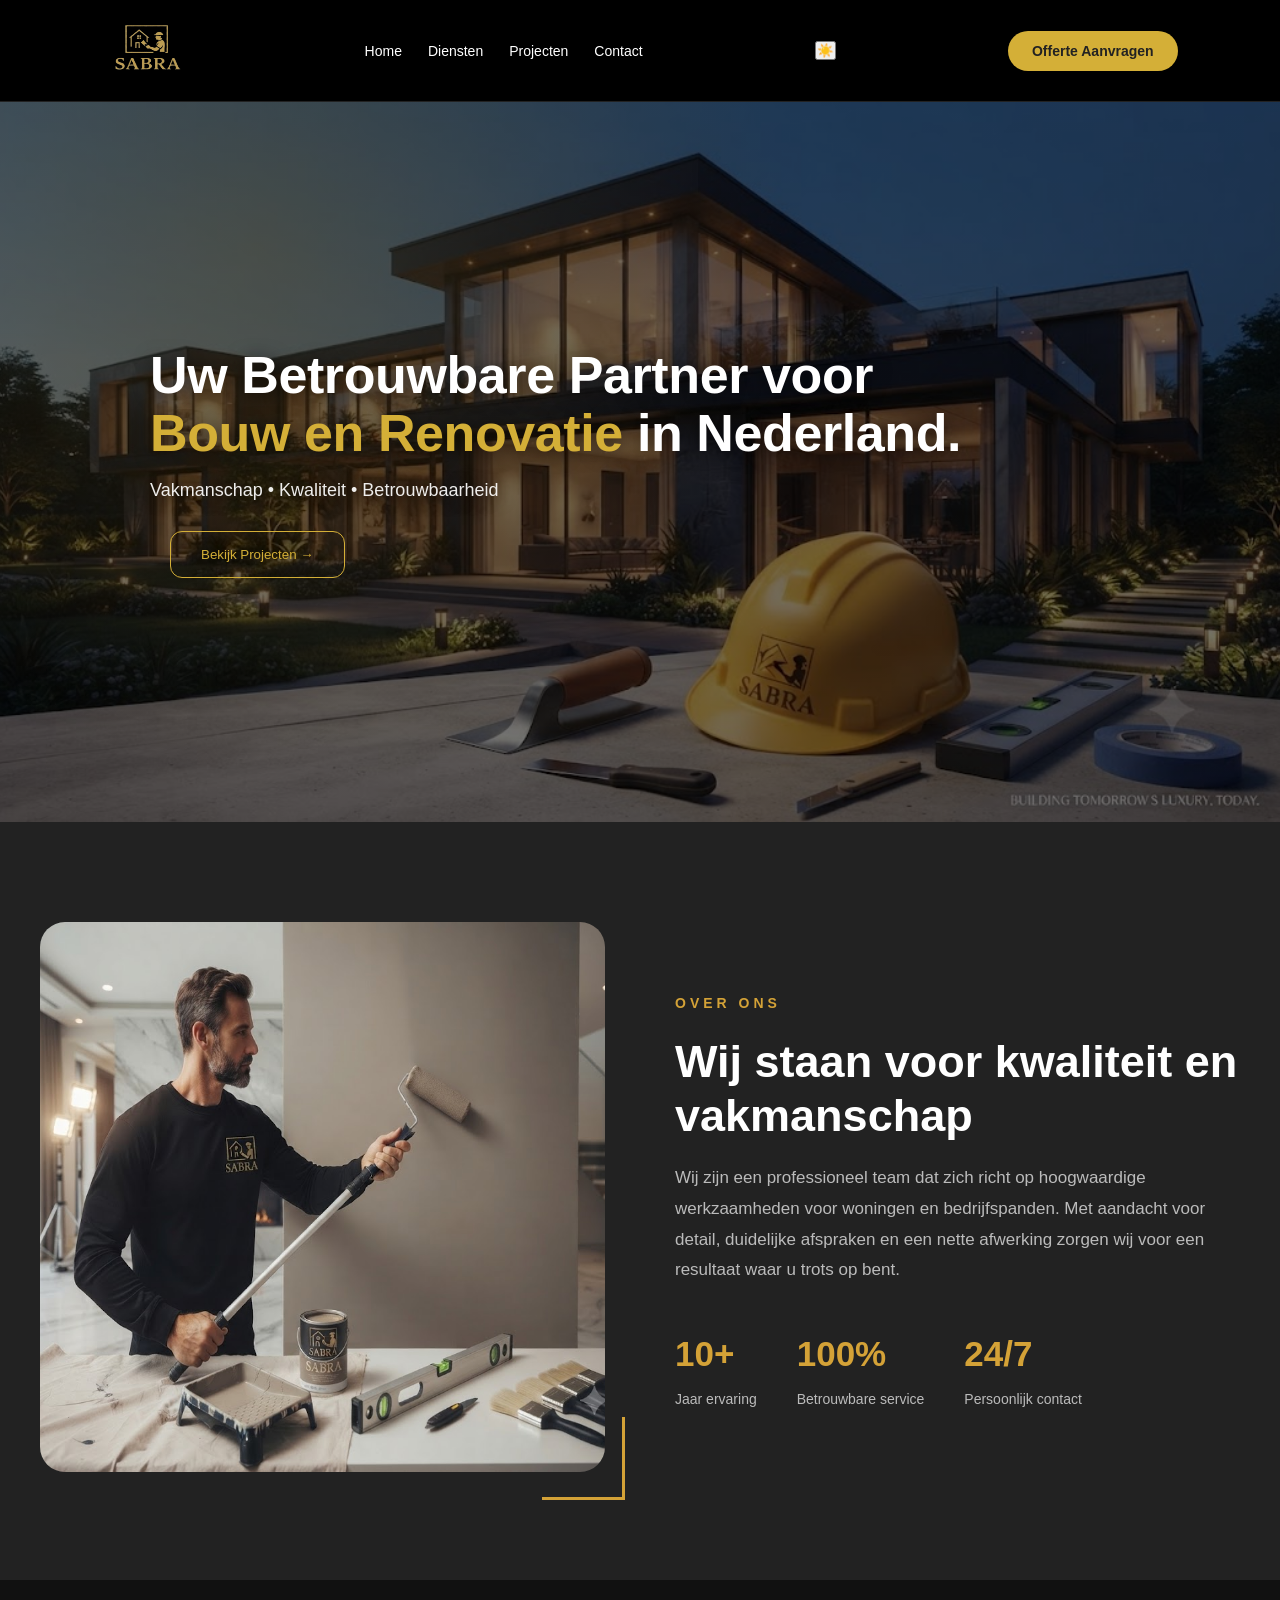
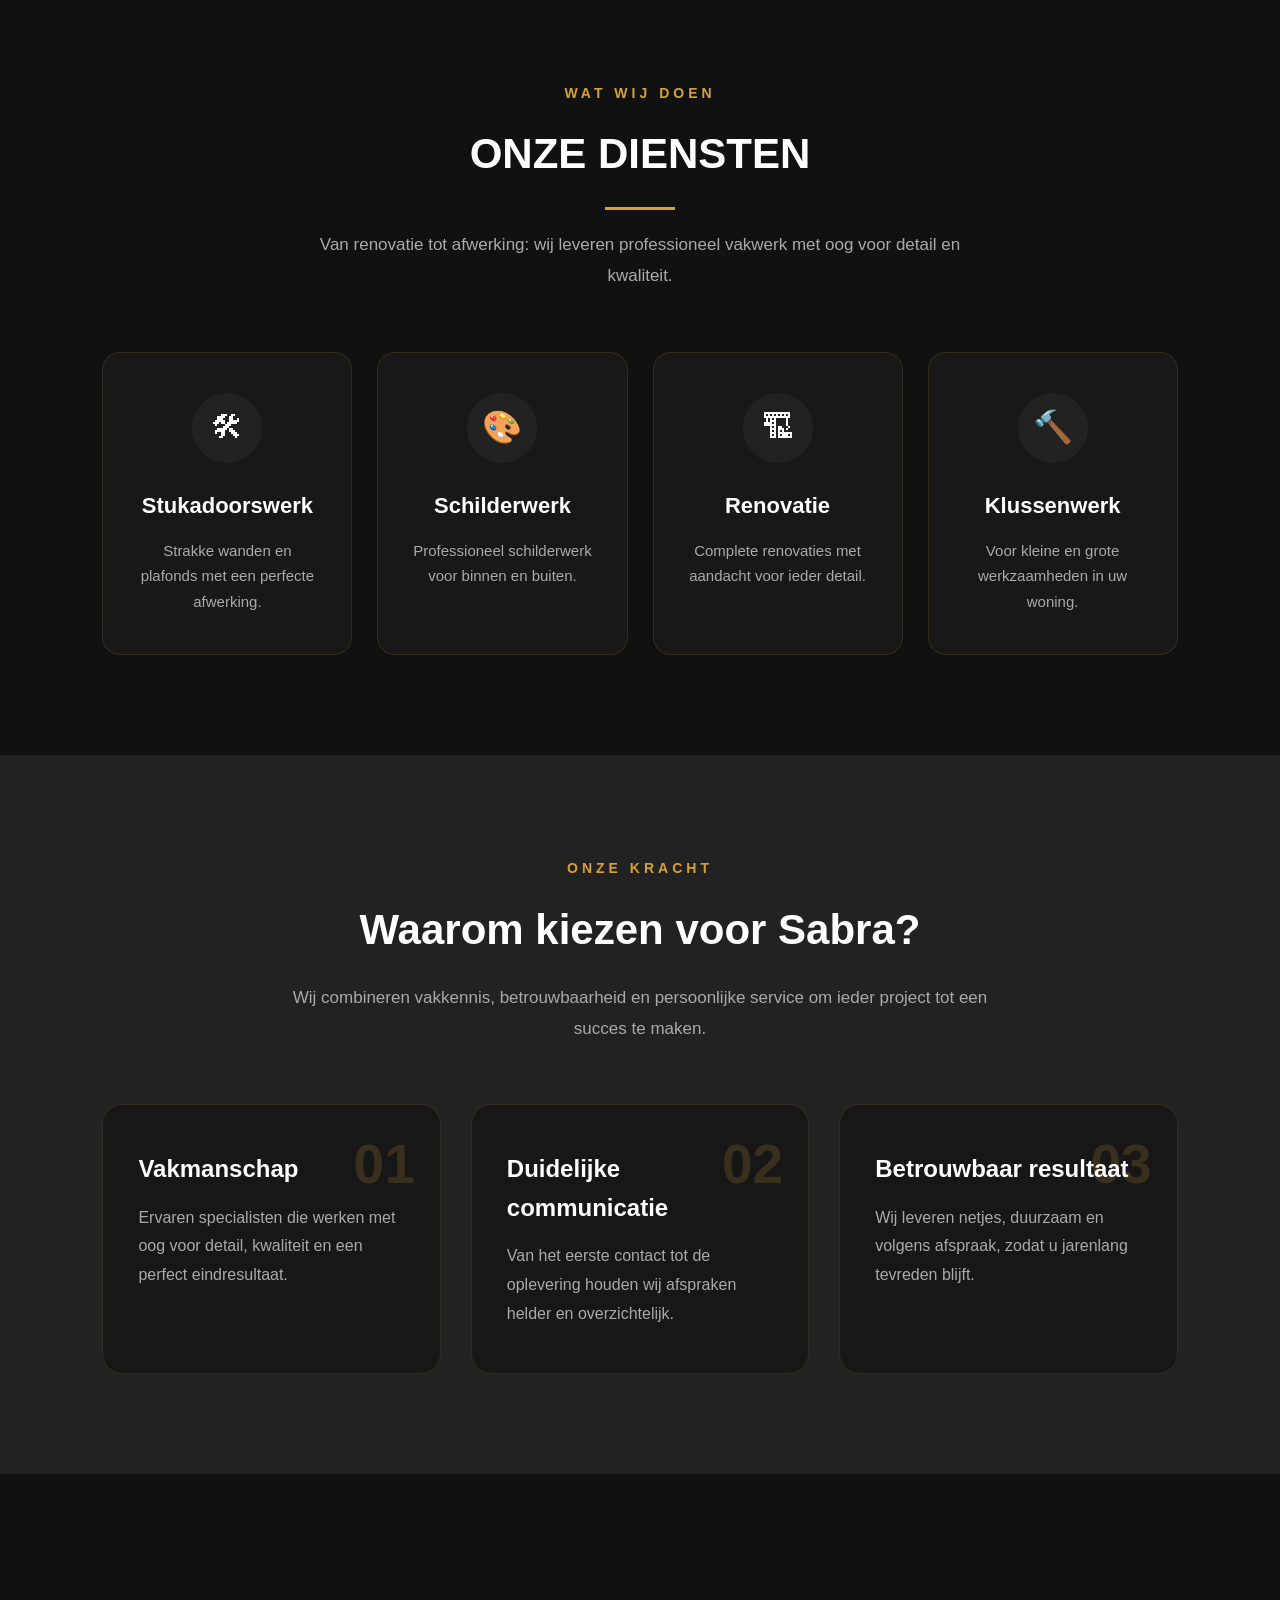
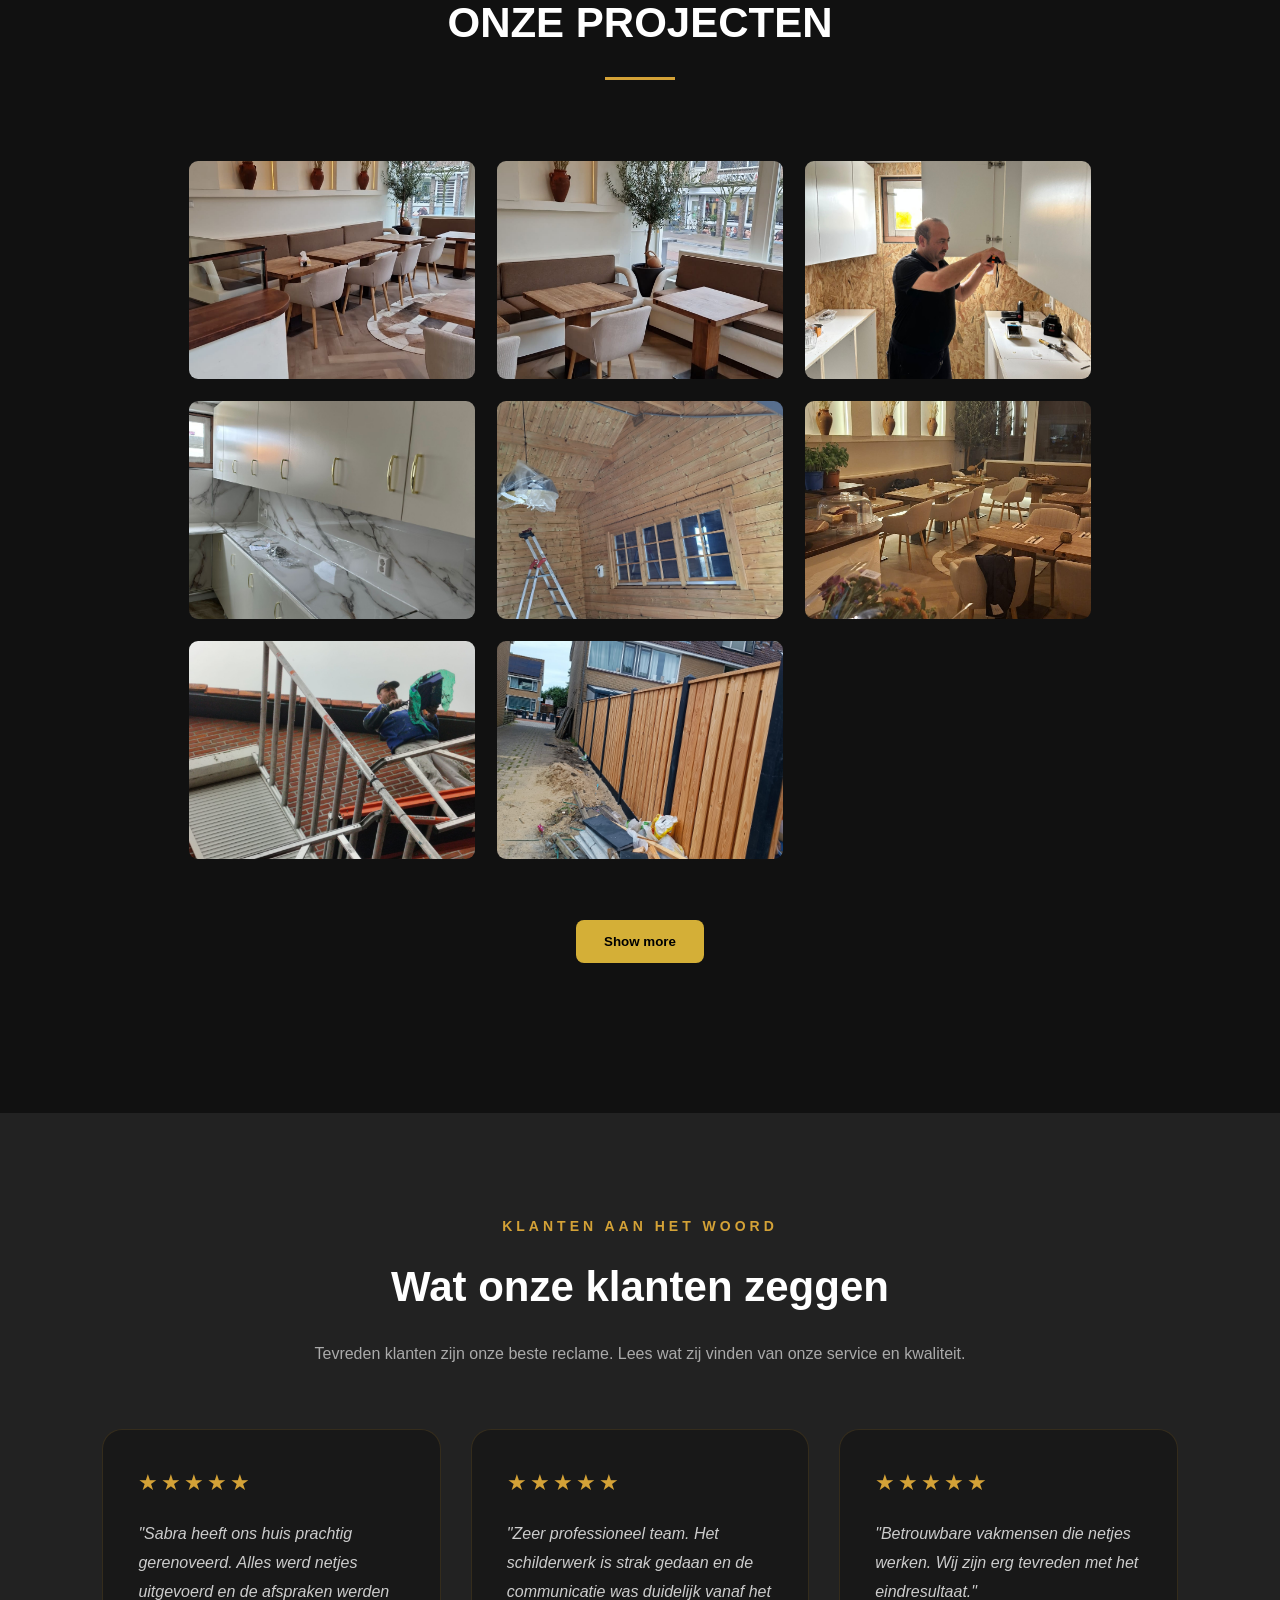
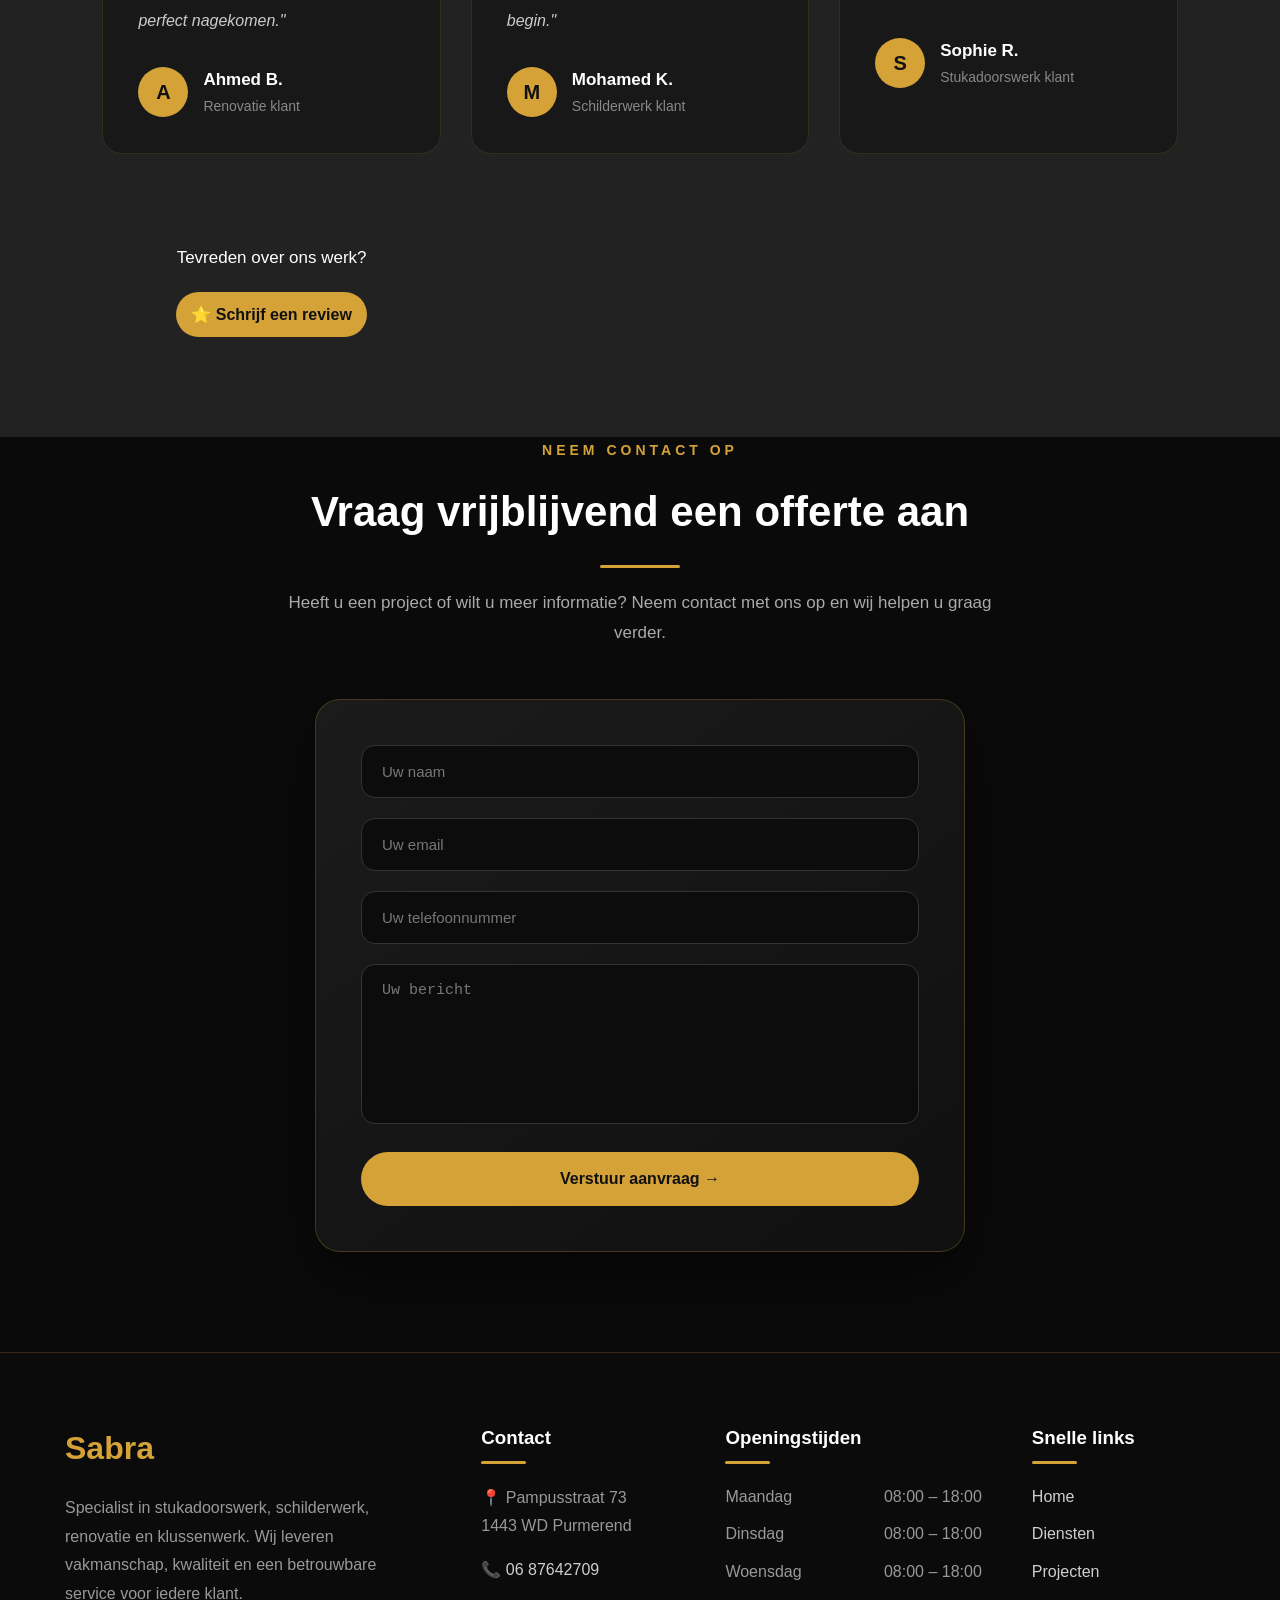
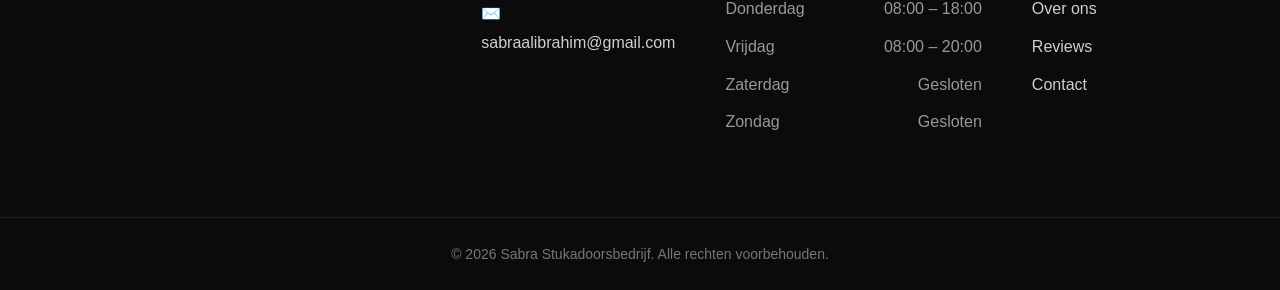
==== commit cad7ae63: "Update index.html" ====
--- a/Sabra/index.html
+++ b/Sabra/index.html
@@ -12,8 +12,8 @@
     <meta name="author" content="Sabra Stukadoorsbedrijf">
 
     <meta name="robots" content="index, follow">
-
-    <link rel="canonical" href="https://sabrastukadoorsbedrijf.vercel.app/">
+  <meta property="og:image" content="https://www.sabrastukadoorsbedrijf.nl/media/logoSabra.png">
+    <link rel="canonical" href="https://sabrastukadoorsbedrijf.nl/">
 
     <!-- Open Graph Facebook / WhatsApp -->
     <meta property="og:title" content="Sabra Stukadoorsbedrijf | Professioneel stucwerk Purmerend">
@@ -55,6 +55,7 @@
     }
     </script>
     <link rel="stylesheet" href="css/style.css">
+    <link rel="icon" href="media/logoSabra.png" type="image/png">
 
 </head>
 <body>
@@ -66,7 +67,10 @@
             <li><a href="#diensten">Diensten</a></li>
             <li><a href="#projecten">Projecten</a></li>
             <li><a href="#contact">Contact</a></li>
-        </ul>
+        </ul>
+<button id="themeToggle" class="theme-toggle" type="button" aria-label="Witte modus">
+    ☀️
+</button>
         <button class="btn-main"><a href ="#contact">Offerte Aanvragen</a></button>
         <!-- <button class="hamburger" id="hamburger" aria-label="Menu">
             <span></span>
